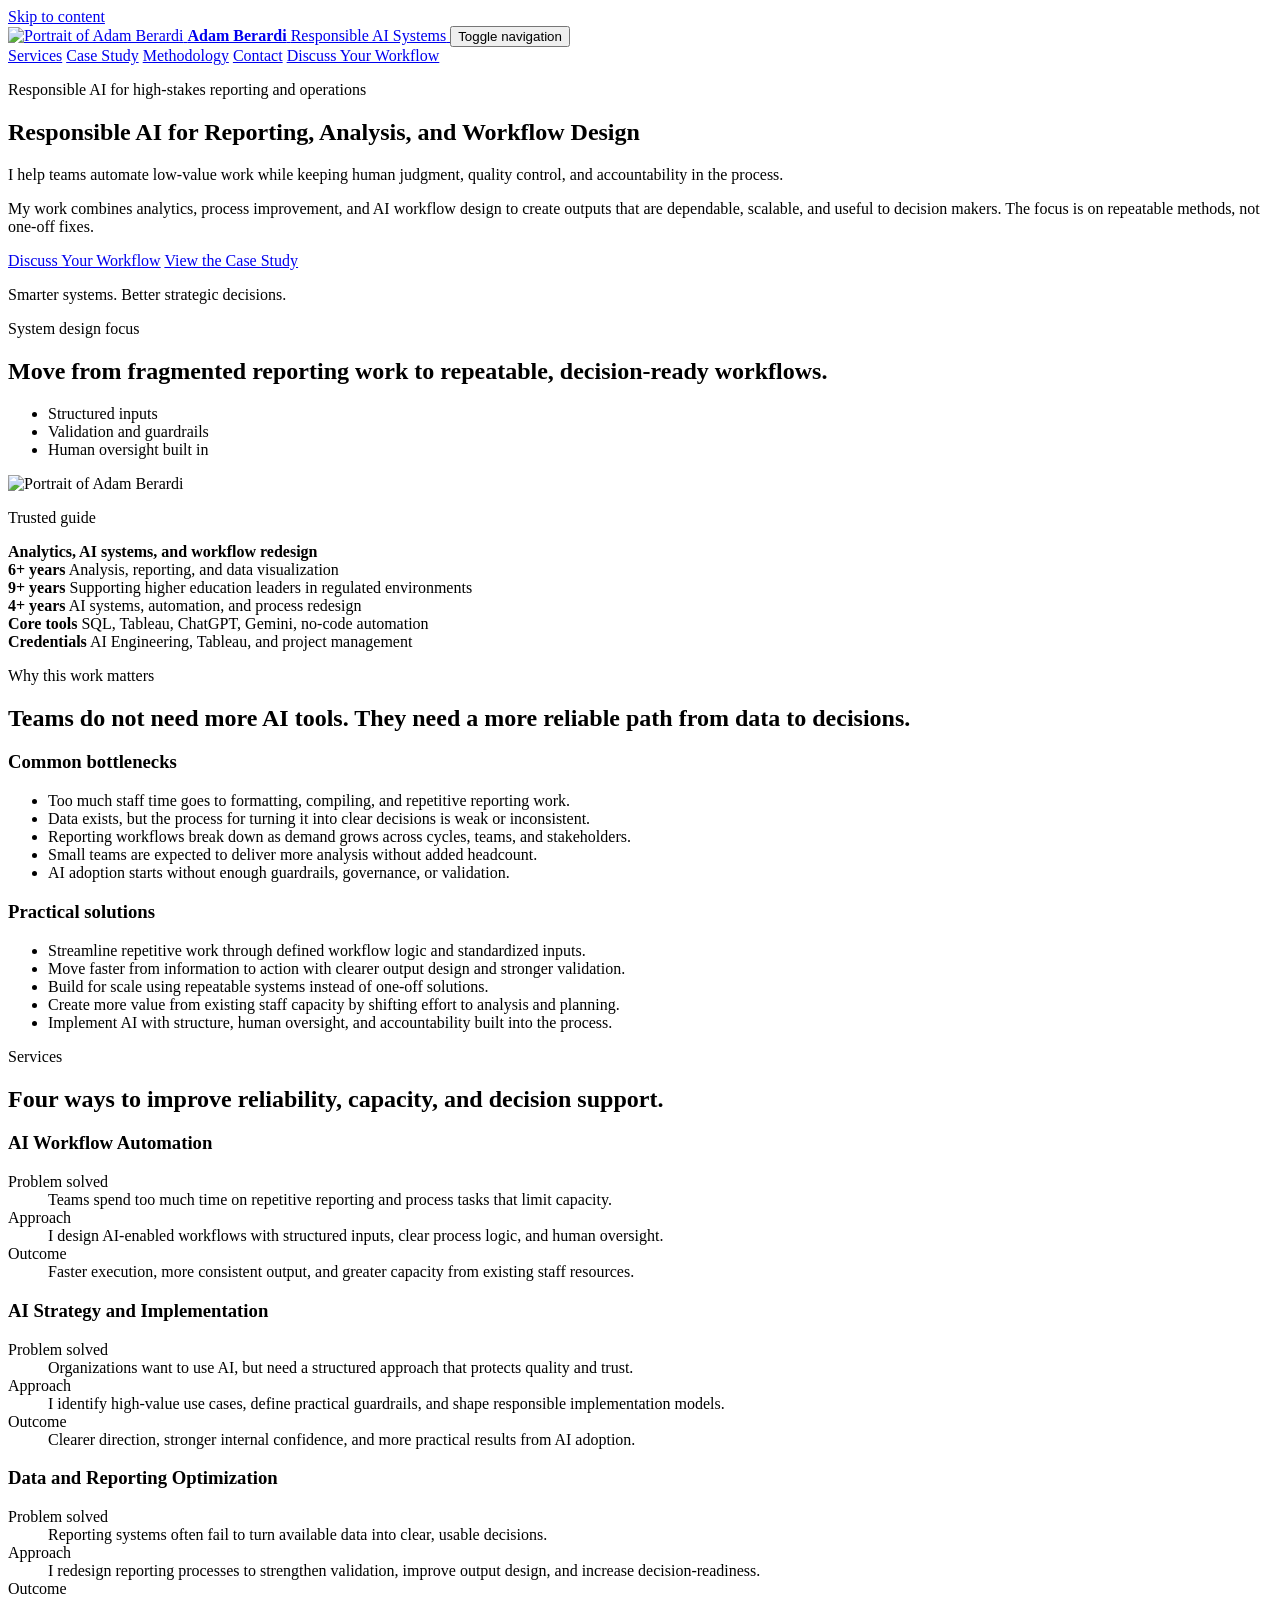
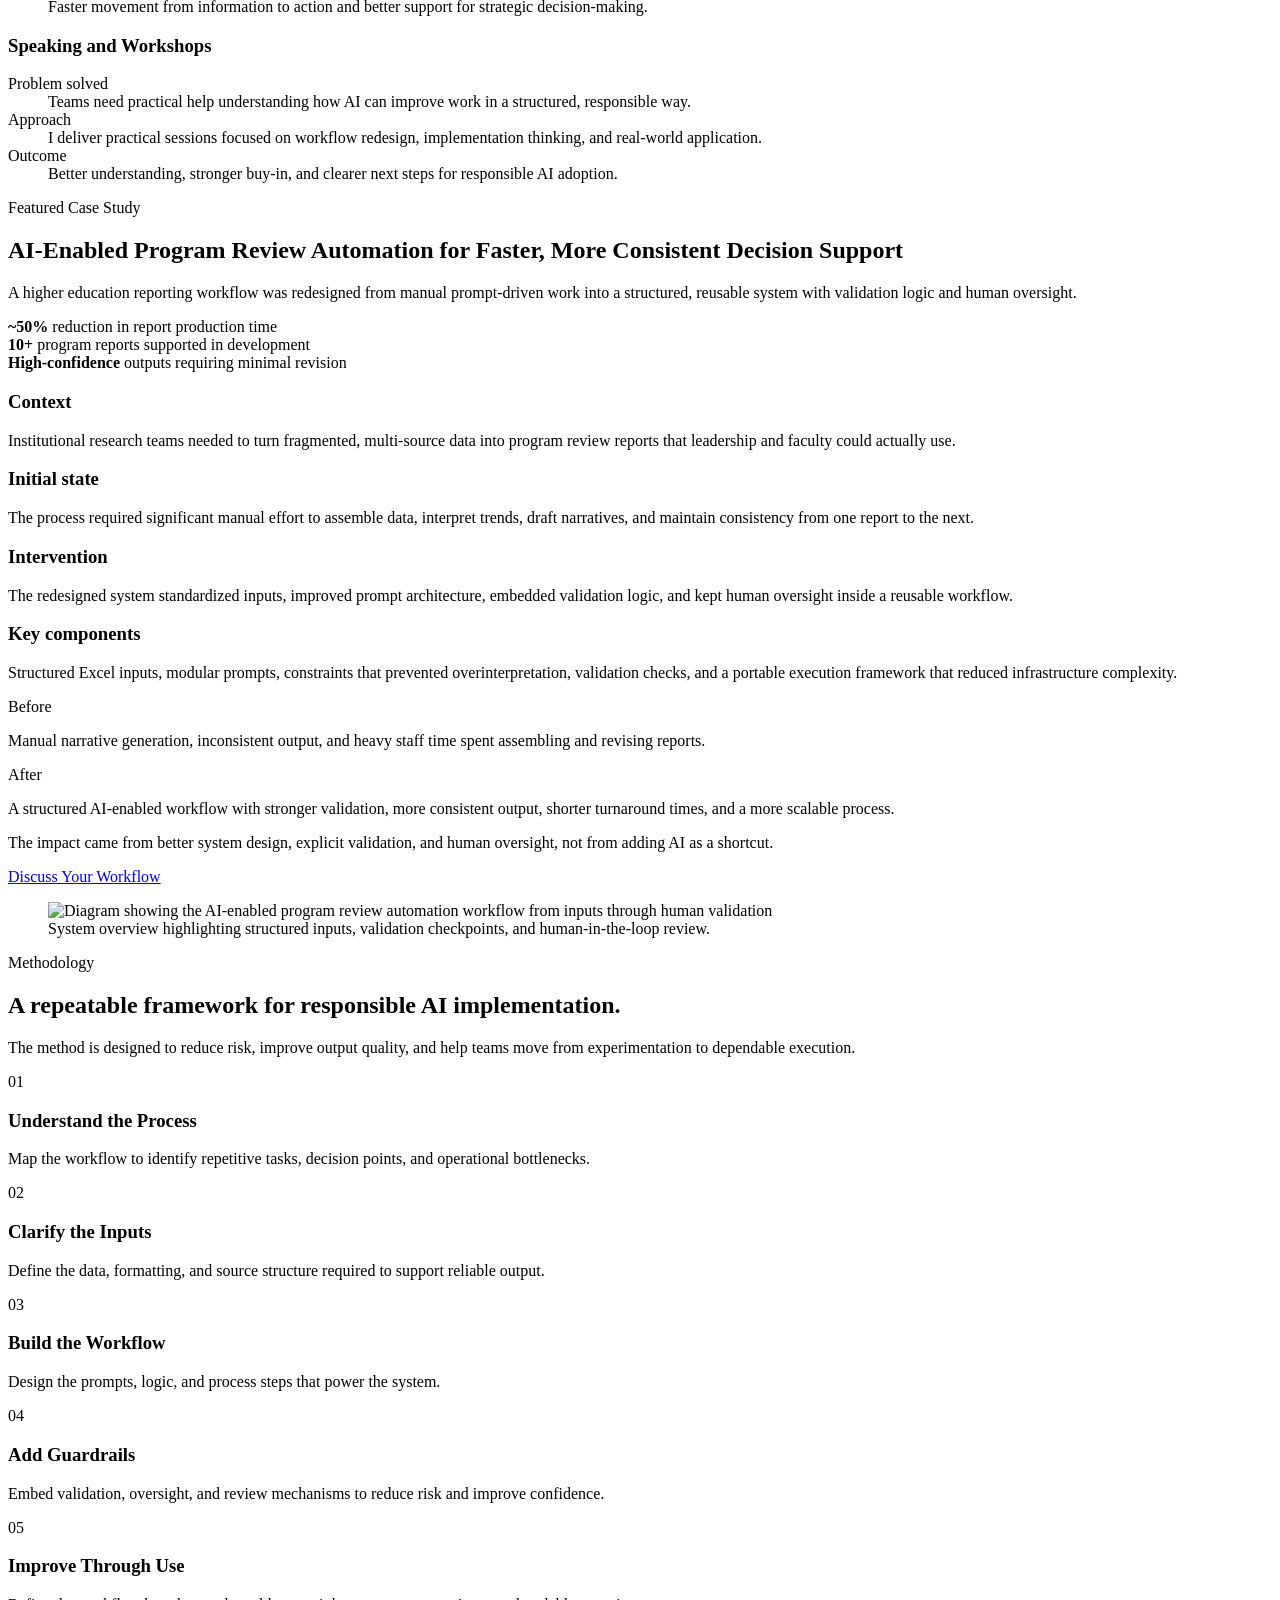
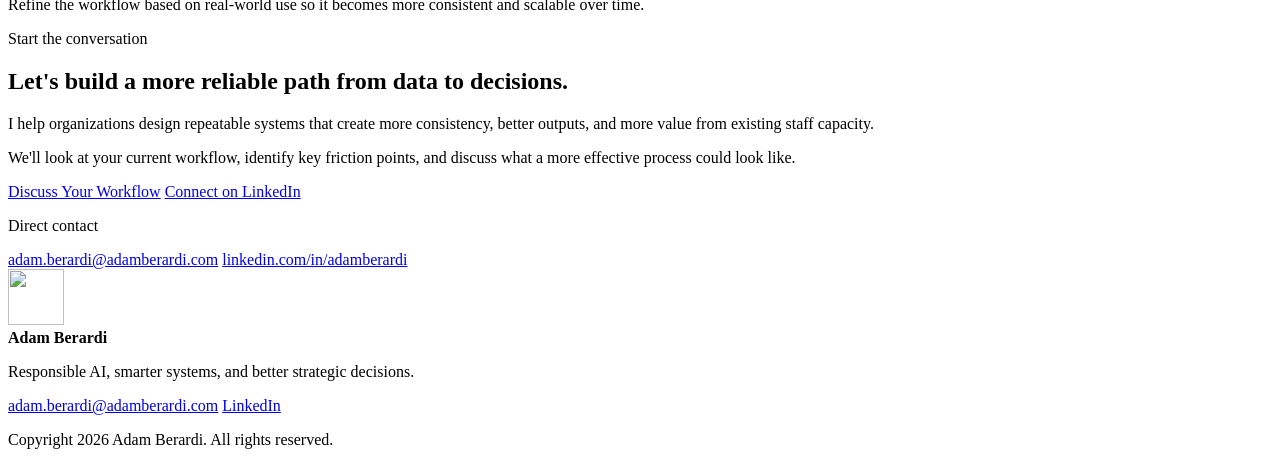
==== index.html @ 591b6582 "Add files via upload" ====
<!DOCTYPE html>
<html lang="en">
<head>
  <meta charset="UTF-8">
  <meta name="viewport" content="width=device-width, initial-scale=1.0">
  <title>Adam Berardi | Responsible AI for Reporting and Workflow Design</title>
  <meta
    name="description"
    content="Adam Berardi designs responsible AI reporting systems and workflow automation that improve consistency, reduce manual effort, and strengthen decision support."
  >
  <link rel="stylesheet" href="styles.css">
</head>
<body>
  <a class="skip-link" href="#main-content">Skip to content</a>
  <header class="site-header">
    <div class="container nav-shell">
      <a class="brand" href="#top" aria-label="Adam Berardi home">
        <img
          class="brand-photo"
          src="assets/profile-picture-2023.jpg"
          alt="Portrait of Adam Berardi"
          width="44"
          height="44"
        >
        <span class="brand-copy">
          <strong>Adam Berardi</strong>
          <span>Responsible AI Systems</span>
        </span>
      </a>

      <button class="nav-toggle" type="button" aria-expanded="false" aria-controls="site-nav">
        <span></span>
        <span></span>
        <span></span>
        <span class="sr-only">Toggle navigation</span>
      </button>

      <nav id="site-nav" class="site-nav" aria-label="Primary">
        <a href="#services">Services</a>
        <a href="#case-study">Case Study</a>
        <a href="#methodology">Methodology</a>
        <a href="#contact">Contact</a>
        <a class="button button-primary nav-cta" href="mailto:adam.berardi@adamberardi.com?subject=Discuss%20Your%20Workflow&body=Hi%20Adam%2C%0A%0AI%27d%20like%20to%20discuss%20my%20workflow.%0A">Discuss Your Workflow</a>
      </nav>
    </div>
  </header>

  <main id="top" tabindex="-1">
    <section class="hero section">
      <div class="container hero-grid">
        <div class="hero-copy reveal">
          <p class="eyebrow">Responsible AI for high-stakes reporting and operations</p>
          <h1>Responsible AI for Reporting, Analysis, and Workflow Design</h1>
          <p class="hero-lead">
            I help teams automate low-value work while keeping human judgment, quality control,
            and accountability in the process.
          </p>
          <p class="hero-support">
            My work combines analytics, process improvement, and AI workflow design to create outputs
            that are dependable, scalable, and useful to decision makers. The focus is on repeatable
            methods, not one-off fixes.
          </p>

          <div class="hero-actions">
            <a class="button button-primary" href="mailto:adam.berardi@adamberardi.com?subject=Discuss%20Your%20Workflow&body=Hi%20Adam%2C%0A%0AI%27d%20like%20to%20discuss%20my%20workflow.%0A">Discuss Your Workflow</a>
            <a class="button button-secondary" href="#case-study">View the Case Study</a>
          </div>

          <p class="hero-tagline">Smarter systems. Better strategic decisions.</p>
        </div>

        <aside class="hero-aside reveal">
          <div class="system-panel">
            <div class="system-card">
              <p class="mini-label">System design focus</p>
              <h2>Move from fragmented reporting work to repeatable, decision-ready workflows.</h2>
              <ul class="check-list">
                <li>Structured inputs</li>
                <li>Validation and guardrails</li>
                <li>Human oversight built in</li>
              </ul>
            </div>
            <div class="profile-chip">
              <img
                src="assets/profile-picture-2023.jpg"
                alt="Portrait of Adam Berardi"
                width="88"
                height="88"
              >
              <div>
                <p class="mini-label">Trusted guide</p>
                <strong>Analytics, AI systems, and workflow redesign</strong>
              </div>
            </div>
          </div>
        </aside>
      </div>
    </section>

    <section class="credibility-strip">
      <div class="container credibility-grid reveal">
        <article class="credibility-item">
          <strong>6+ years</strong>
          <span>Analysis, reporting, and data visualization</span>
        </article>
        <article class="credibility-item">
          <strong>9+ years</strong>
          <span>Supporting higher education leaders in regulated environments</span>
        </article>
        <article class="credibility-item">
          <strong>4+ years</strong>
          <span>AI systems, automation, and process redesign</span>
        </article>
        <article class="credibility-item">
          <strong>Core tools</strong>
          <span>SQL, Tableau, ChatGPT, Gemini, no-code automation</span>
        </article>
        <article class="credibility-item">
          <strong>Credentials</strong>
          <span>AI Engineering, Tableau, and project management</span>
        </article>
      </div>
    </section>

    <section id="main-content" class="section" aria-labelledby="problem-solution-title">
      <div class="container">
        <div class="section-heading reveal">
          <p class="eyebrow">Why this work matters</p>
          <h2 id="problem-solution-title">Teams do not need more AI tools. They need a more reliable path from data to decisions.</h2>
        </div>

        <div class="problem-solution-grid reveal">
          <div class="panel panel-warm">
            <h3>Common bottlenecks</h3>
            <ul class="detail-list">
              <li>Too much staff time goes to formatting, compiling, and repetitive reporting work.</li>
              <li>Data exists, but the process for turning it into clear decisions is weak or inconsistent.</li>
              <li>Reporting workflows break down as demand grows across cycles, teams, and stakeholders.</li>
              <li>Small teams are expected to deliver more analysis without added headcount.</li>
              <li>AI adoption starts without enough guardrails, governance, or validation.</li>
            </ul>
          </div>

          <div class="panel panel-cool">
            <h3>Practical solutions</h3>
            <ul class="detail-list">
              <li>Streamline repetitive work through defined workflow logic and standardized inputs.</li>
              <li>Move faster from information to action with clearer output design and stronger validation.</li>
              <li>Build for scale using repeatable systems instead of one-off solutions.</li>
              <li>Create more value from existing staff capacity by shifting effort to analysis and planning.</li>
              <li>Implement AI with structure, human oversight, and accountability built into the process.</li>
            </ul>
          </div>
        </div>
      </div>
    </section>

    <section id="services" class="section section-accent" aria-labelledby="services-title">
      <div class="container">
        <div class="section-heading reveal">
          <p class="eyebrow">Services</p>
          <h2 id="services-title">Four ways to improve reliability, capacity, and decision support.</h2>
        </div>

        <div class="services-grid reveal">
          <article class="service-card">
            <h3>AI Workflow Automation</h3>
            <dl>
              <dt>Problem solved</dt>
              <dd>Teams spend too much time on repetitive reporting and process tasks that limit capacity.</dd>
              <dt>Approach</dt>
              <dd>I design AI-enabled workflows with structured inputs, clear process logic, and human oversight.</dd>
              <dt>Outcome</dt>
              <dd>Faster execution, more consistent output, and greater capacity from existing staff resources.</dd>
            </dl>
          </article>

          <article class="service-card">
            <h3>AI Strategy and Implementation</h3>
            <dl>
              <dt>Problem solved</dt>
              <dd>Organizations want to use AI, but need a structured approach that protects quality and trust.</dd>
              <dt>Approach</dt>
              <dd>I identify high-value use cases, define practical guardrails, and shape responsible implementation models.</dd>
              <dt>Outcome</dt>
              <dd>Clearer direction, stronger internal confidence, and more practical results from AI adoption.</dd>
            </dl>
          </article>

          <article class="service-card">
            <h3>Data and Reporting Optimization</h3>
            <dl>
              <dt>Problem solved</dt>
              <dd>Reporting systems often fail to turn available data into clear, usable decisions.</dd>
              <dt>Approach</dt>
              <dd>I redesign reporting processes to strengthen validation, improve output design, and increase decision-readiness.</dd>
              <dt>Outcome</dt>
              <dd>Faster movement from information to action and better support for strategic decision-making.</dd>
            </dl>
          </article>

          <article class="service-card service-card-secondary">
            <h3>Speaking and Workshops</h3>
            <dl>
              <dt>Problem solved</dt>
              <dd>Teams need practical help understanding how AI can improve work in a structured, responsible way.</dd>
              <dt>Approach</dt>
              <dd>I deliver practical sessions focused on workflow redesign, implementation thinking, and real-world application.</dd>
              <dt>Outcome</dt>
              <dd>Better understanding, stronger buy-in, and clearer next steps for responsible AI adoption.</dd>
            </dl>
          </article>
        </div>
      </div>
    </section>

    <section id="case-study" class="section case-study" aria-labelledby="case-study-title">
      <div class="container">
        <div class="section-heading reveal">
          <p class="eyebrow">Featured Case Study</p>
          <h2 id="case-study-title">AI-Enabled Program Review Automation for Faster, More Consistent Decision Support</h2>
          <p>
            A higher education reporting workflow was redesigned from manual prompt-driven work into a structured,
            reusable system with validation logic and human oversight.
          </p>
        </div>

        <div class="case-study-grid">
          <div class="case-copy reveal">
            <div class="result-band">
              <article>
                <strong>~50%</strong>
                <span>reduction in report production time</span>
              </article>
              <article>
                <strong>10+</strong>
                <span>program reports supported in development</span>
              </article>
              <article>
                <strong>High-confidence</strong>
                <span>outputs requiring minimal revision</span>
              </article>
            </div>

            <div class="case-sections">
              <article class="case-block">
                <h3>Context</h3>
                <p>Institutional research teams needed to turn fragmented, multi-source data into program review reports that leadership and faculty could actually use.</p>
              </article>
              <article class="case-block">
                <h3>Initial state</h3>
                <p>The process required significant manual effort to assemble data, interpret trends, draft narratives, and maintain consistency from one report to the next.</p>
              </article>
              <article class="case-block">
                <h3>Intervention</h3>
                <p>The redesigned system standardized inputs, improved prompt architecture, embedded validation logic, and kept human oversight inside a reusable workflow.</p>
              </article>
              <article class="case-block">
                <h3>Key components</h3>
                <p>Structured Excel inputs, modular prompts, constraints that prevented overinterpretation, validation checks, and a portable execution framework that reduced infrastructure complexity.</p>
              </article>
            </div>

            <div class="before-after">
              <div class="comparison-card">
                <p class="mini-label">Before</p>
                <p>Manual narrative generation, inconsistent output, and heavy staff time spent assembling and revising reports.</p>
              </div>
              <div class="comparison-card">
                <p class="mini-label">After</p>
                <p>A structured AI-enabled workflow with stronger validation, more consistent output, shorter turnaround times, and a more scalable process.</p>
              </div>
            </div>

            <div class="inline-cta">
              <p>The impact came from better system design, explicit validation, and human oversight, not from adding AI as a shortcut.</p>
              <a class="button button-primary" href="mailto:adam.berardi@adamberardi.com?subject=Discuss%20Your%20Workflow&body=Hi%20Adam%2C%0A%0AI%27d%20like%20to%20discuss%20my%20workflow.%0A">Discuss Your Workflow</a>
            </div>
          </div>

          <div class="case-visual reveal">
            <figure class="workflow-figure">
              <img
                src="assets/automation-workflow-image.png"
                alt="Diagram showing the AI-enabled program review automation workflow from inputs through human validation"
                width="1536"
                height="1024"
                loading="lazy"
              >
              <figcaption>System overview highlighting structured inputs, validation checkpoints, and human-in-the-loop review.</figcaption>
            </figure>
          </div>
        </div>
      </div>
    </section>

    <section id="methodology" class="section" aria-labelledby="methodology-title">
      <div class="container">
        <div class="section-heading reveal">
          <p class="eyebrow">Methodology</p>
          <h2 id="methodology-title">A repeatable framework for responsible AI implementation.</h2>
          <p>
            The method is designed to reduce risk, improve output quality, and help teams move from experimentation
            to dependable execution.
          </p>
        </div>

        <div class="methodology-steps reveal">
          <article class="step-card">
            <span>01</span>
            <h3>Understand the Process</h3>
            <p>Map the workflow to identify repetitive tasks, decision points, and operational bottlenecks.</p>
          </article>
          <article class="step-card">
            <span>02</span>
            <h3>Clarify the Inputs</h3>
            <p>Define the data, formatting, and source structure required to support reliable output.</p>
          </article>
          <article class="step-card">
            <span>03</span>
            <h3>Build the Workflow</h3>
            <p>Design the prompts, logic, and process steps that power the system.</p>
          </article>
          <article class="step-card">
            <span>04</span>
            <h3>Add Guardrails</h3>
            <p>Embed validation, oversight, and review mechanisms to reduce risk and improve confidence.</p>
          </article>
          <article class="step-card">
            <span>05</span>
            <h3>Improve Through Use</h3>
            <p>Refine the workflow based on real-world use so it becomes more consistent and scalable over time.</p>
          </article>
        </div>
      </div>
    </section>

    <section id="contact" class="section cta-section" aria-labelledby="contact-title">
      <div class="container cta-shell reveal">
        <div class="cta-copy">
          <p class="eyebrow">Start the conversation</p>
          <h2 id="contact-title">Let's build a more reliable path from data to decisions.</h2>
          <p>
            I help organizations design repeatable systems that create more consistency, better outputs,
            and more value from existing staff capacity.
          </p>
          <p class="what-next">
            We&apos;ll look at your current workflow, identify key friction points, and discuss what a more effective
            process could look like.
          </p>
        </div>

        <div class="cta-actions">
          <a class="button button-primary button-large" href="mailto:adam.berardi@adamberardi.com?subject=Discuss%20Your%20Workflow&body=Hi%20Adam%2C%0A%0AI%27d%20like%20to%20discuss%20my%20workflow.%0A">Discuss Your Workflow</a>
          <a class="button button-secondary button-large" href="https://linkedin.com/in/adamberardi" target="_blank" rel="noreferrer">Connect on LinkedIn</a>
          <div class="contact-card">
            <p class="mini-label">Direct contact</p>
            <a href="mailto:adam.berardi@adamberardi.com?subject=Discuss%20Your%20Workflow&body=Hi%20Adam%2C%0A%0AI%27d%20like%20to%20discuss%20my%20workflow.%0A">adam.berardi@adamberardi.com</a>
            <a href="https://linkedin.com/in/adamberardi" target="_blank" rel="noreferrer">linkedin.com/in/adamberardi</a>
          </div>
        </div>
      </div>
    </section>
  </main>

  <footer class="site-footer">
    <div class="container footer-shell">
      <div class="footer-brand">
        <img
          class="footer-photo"
          src="assets/profile-picture-2023.jpg"
          alt=""
          width="56"
          height="56"
        >
        <div>
          <strong>Adam Berardi</strong>
          <p>Responsible AI, smarter systems, and better strategic decisions.</p>
        </div>
      </div>
      <div class="footer-links">
        <a href="mailto:adam.berardi@adamberardi.com?subject=Discuss%20Your%20Workflow&body=Hi%20Adam%2C%0A%0AI%27d%20like%20to%20discuss%20my%20workflow.%0A">adam.berardi@adamberardi.com</a>
        <a href="https://linkedin.com/in/adamberardi" target="_blank" rel="noreferrer">LinkedIn</a>
      </div>
      <p>Copyright 2026 Adam Berardi. All rights reserved.</p>
    </div>
  </footer>

  <script>
    const toggle = document.querySelector(".nav-toggle");
    const nav = document.querySelector(".site-nav");
    const internalLinks = document.querySelectorAll('a[href^="#"]');

    toggle.addEventListener("click", () => {
      const expanded = toggle.getAttribute("aria-expanded") === "true";
      toggle.setAttribute("aria-expanded", String(!expanded));
      nav.classList.toggle("is-open");
    });

    internalLinks.forEach((link) => {
      link.addEventListener("click", (event) => {
        const targetId = link.getAttribute("href");
        const target = document.querySelector(targetId);

        if (!target) {
          return;
        }

        event.preventDefault();
        target.scrollIntoView({ behavior: "smooth", block: "start" });
        nav.classList.remove("is-open");
        toggle.setAttribute("aria-expanded", "false");
      });
    });
  </script>
</body>
</html>
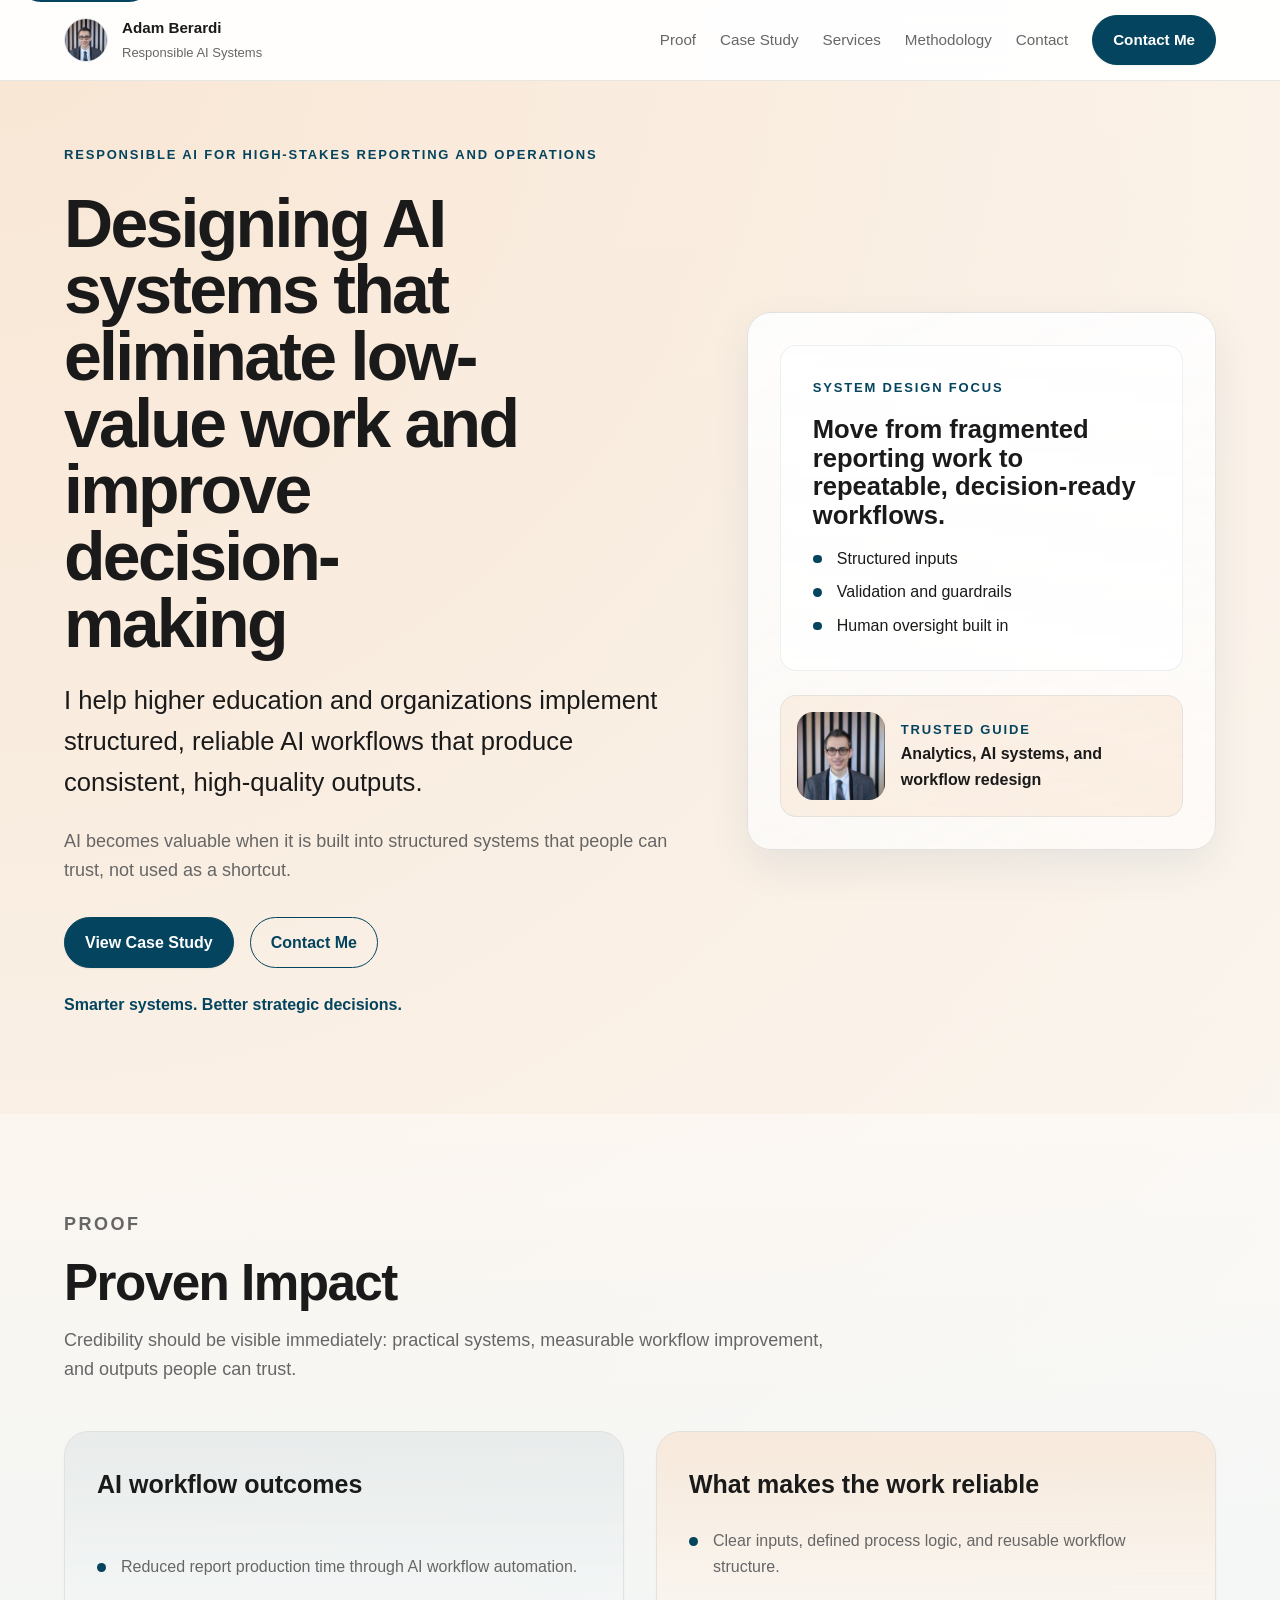
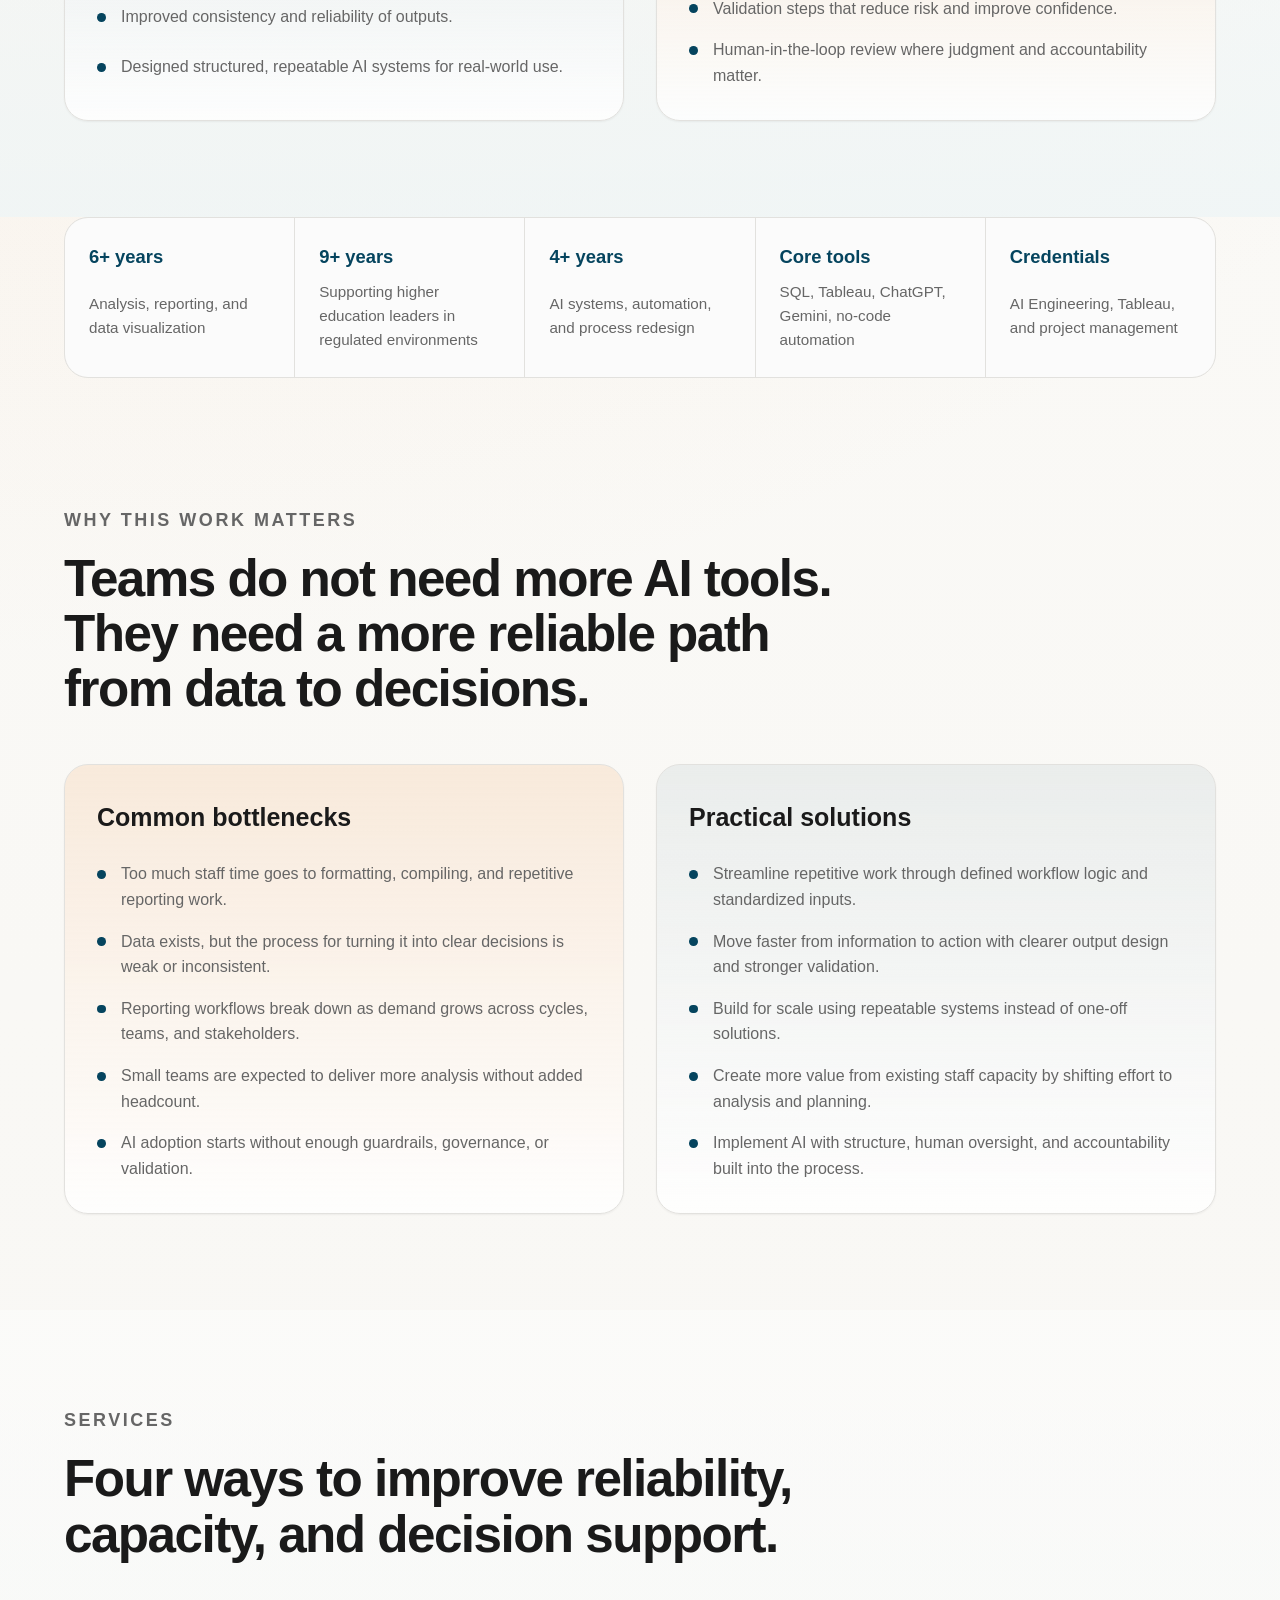
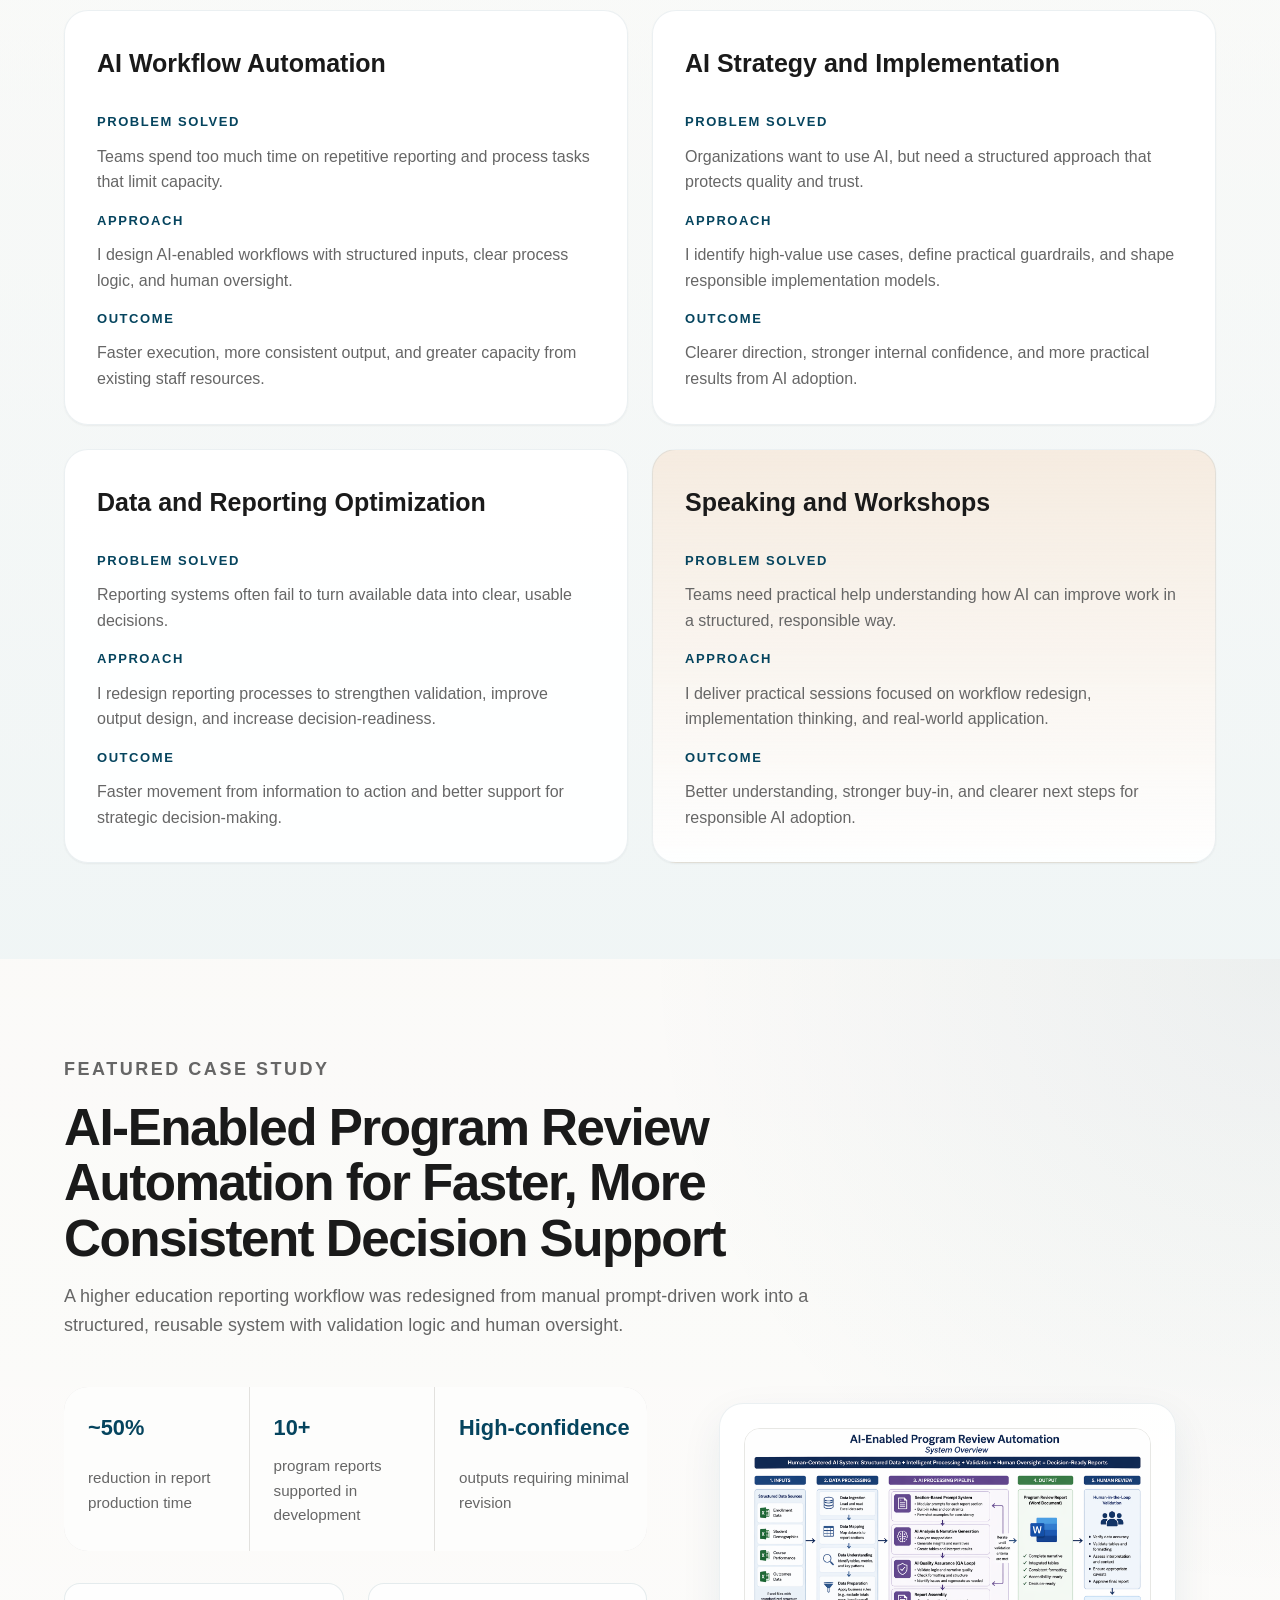
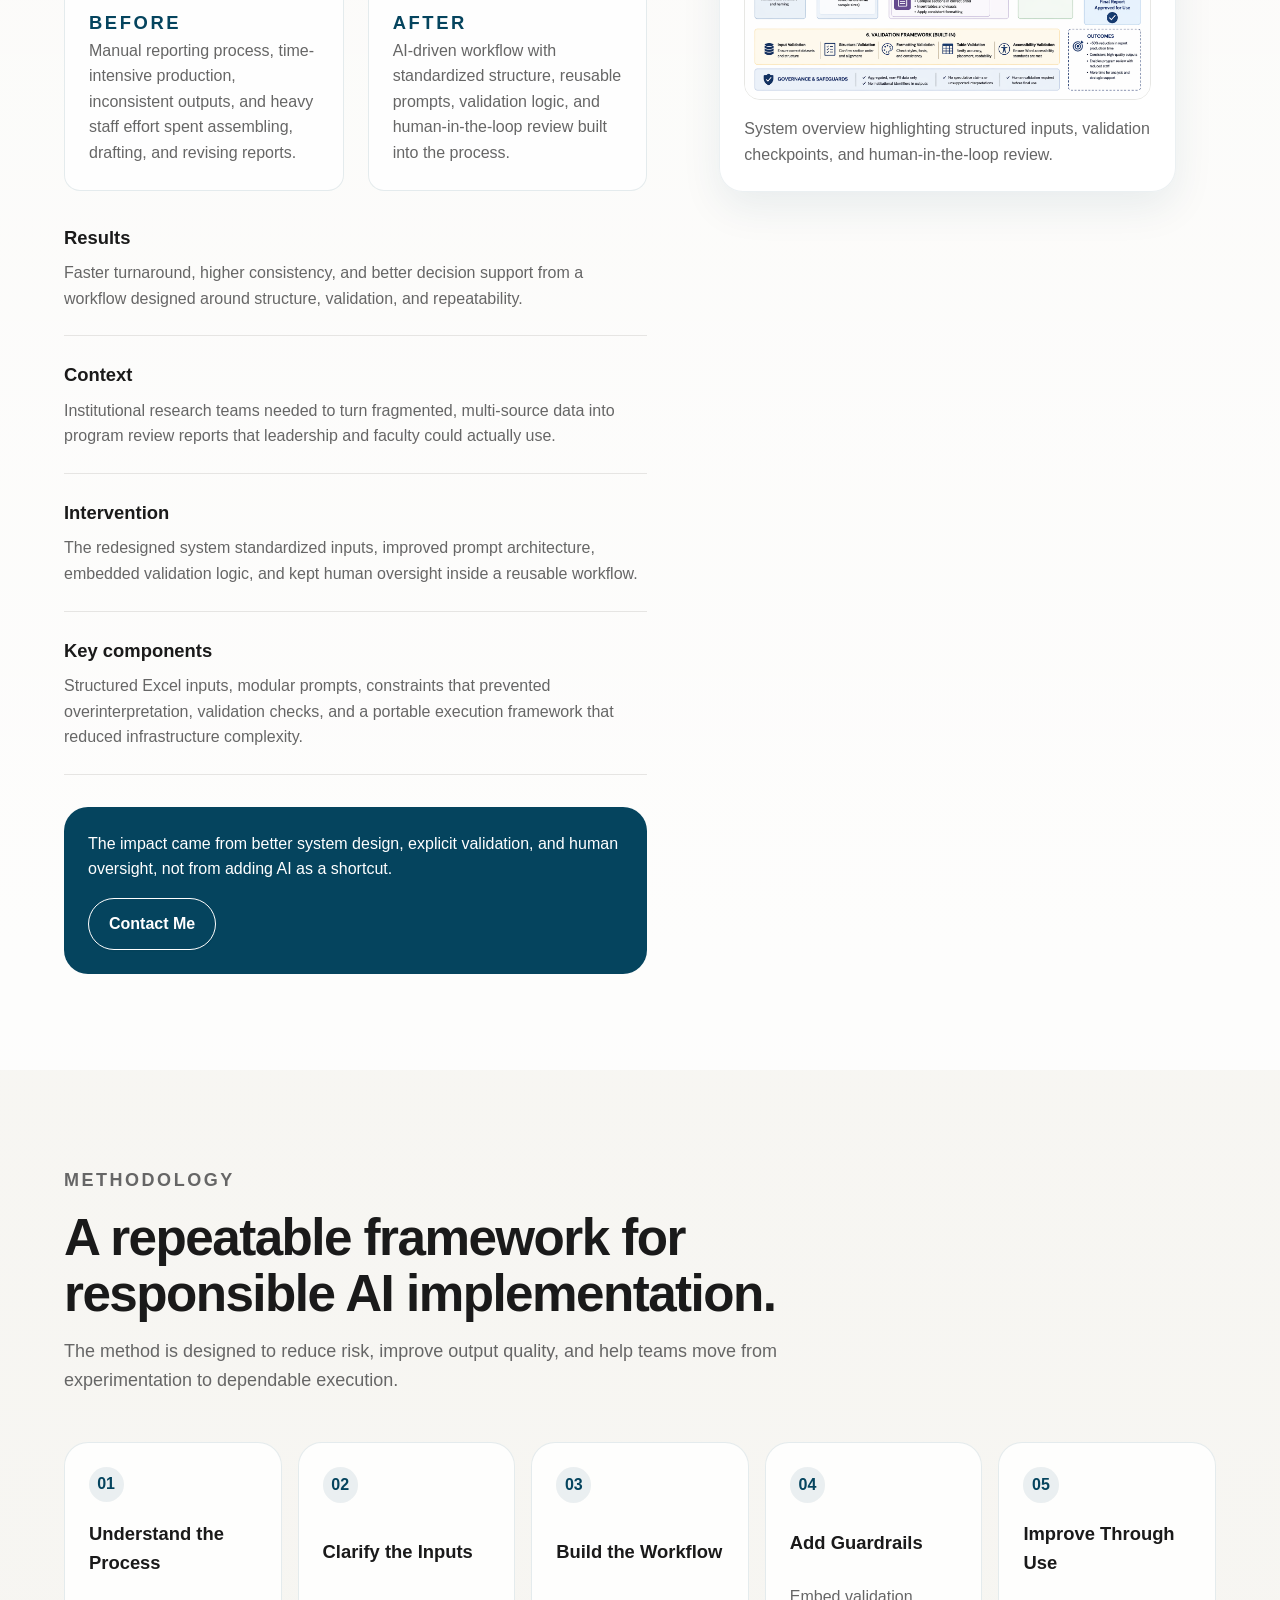
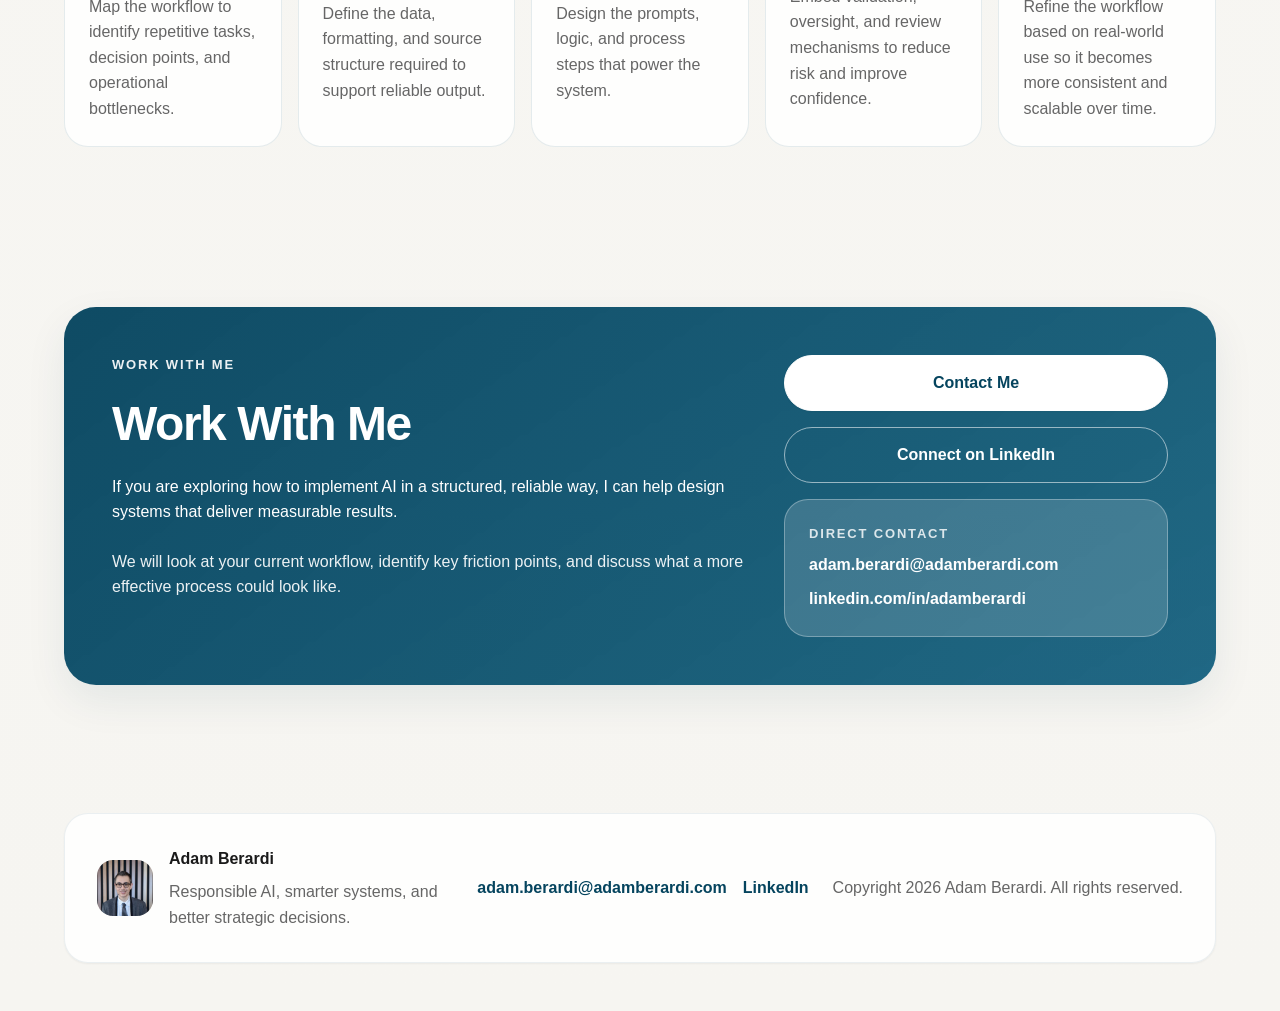
==== commit 135e4e0f: "Sharpen AI systems positioning" ====
--- a/index.html
+++ b/index.html
@@ -3,10 +3,10 @@
 <head>
   <meta charset="UTF-8">
   <meta name="viewport" content="width=device-width, initial-scale=1.0">
-  <title>Adam Berardi | Responsible AI for Reporting and Workflow Design</title>
+  <title>Adam Berardi | AI Systems for Reliable Workflow Design</title>
   <meta
     name="description"
-    content="Adam Berardi designs responsible AI reporting systems and workflow automation that improve consistency, reduce manual effort, and strengthen decision support."
+    content="Adam Berardi designs structured, reliable AI workflows that reduce low-value work, improve consistency, and strengthen decision-making for higher education and organizations."
   >
   <link rel="stylesheet" href="styles.css">
 </head>
@@ -36,11 +36,12 @@
       </button>
 
       <nav id="site-nav" class="site-nav" aria-label="Primary">
+        <a href="#proof">Proof</a>
+        <a href="#case-study">Case Study</a>
         <a href="#services">Services</a>
-        <a href="#case-study">Case Study</a>
         <a href="#methodology">Methodology</a>
         <a href="#contact">Contact</a>
-        <a class="button button-primary nav-cta" href="mailto:adam.berardi@adamberardi.com?subject=Discuss%20Your%20Workflow&body=Hi%20Adam%2C%0A%0AI%27d%20like%20to%20discuss%20my%20workflow.%0A">Discuss Your Workflow</a>
+        <a class="button button-primary nav-cta" href="mailto:adam.berardi@adamberardi.com?subject=Discuss%20AI%20Workflow&body=Hi%20Adam%2C%0A%0AI%27d%20like%20to%20discuss%20an%20AI%20workflow.%0A">Contact Me</a>
       </nav>
     </div>
   </header>
@@ -50,20 +51,17 @@
       <div class="container hero-grid">
         <div class="hero-copy reveal">
           <p class="eyebrow">Responsible AI for high-stakes reporting and operations</p>
-          <h1>Responsible AI for Reporting, Analysis, and Workflow Design</h1>
+          <h1>Designing AI systems that eliminate low-value work and improve decision-making</h1>
           <p class="hero-lead">
-            I help teams automate low-value work while keeping human judgment, quality control,
-            and accountability in the process.
+            I help higher education and organizations implement structured, reliable AI workflows that produce consistent, high-quality outputs.
           </p>
           <p class="hero-support">
-            My work combines analytics, process improvement, and AI workflow design to create outputs
-            that are dependable, scalable, and useful to decision makers. The focus is on repeatable
-            methods, not one-off fixes.
+            AI becomes valuable when it is built into structured systems that people can trust, not used as a shortcut.
           </p>
 
           <div class="hero-actions">
-            <a class="button button-primary" href="mailto:adam.berardi@adamberardi.com?subject=Discuss%20Your%20Workflow&body=Hi%20Adam%2C%0A%0AI%27d%20like%20to%20discuss%20my%20workflow.%0A">Discuss Your Workflow</a>
-            <a class="button button-secondary" href="#case-study">View the Case Study</a>
+            <a class="button button-primary" href="#case-study">View Case Study</a>
+            <a class="button button-secondary" href="mailto:adam.berardi@adamberardi.com?subject=Discuss%20AI%20Workflow&body=Hi%20Adam%2C%0A%0AI%27d%20like%20to%20discuss%20an%20AI%20workflow.%0A">Contact Me</a>
           </div>
 
           <p class="hero-tagline">Smarter systems. Better strategic decisions.</p>
@@ -94,6 +92,36 @@
             </div>
           </div>
         </aside>
+      </div>
+    </section>
+
+    <section id="proof" class="section section-accent" aria-labelledby="proof-title">
+      <div class="container">
+        <div class="section-heading reveal">
+          <p class="eyebrow">Proof</p>
+          <h2 id="proof-title">Proven Impact</h2>
+          <p>Credibility should be visible immediately: practical systems, measurable workflow improvement, and outputs people can trust.</p>
+        </div>
+
+        <div class="problem-solution-grid reveal">
+          <article class="panel panel-cool">
+            <h3>AI workflow outcomes</h3>
+            <ul class="detail-list">
+              <li>Reduced report production time through AI workflow automation.</li>
+              <li>Improved consistency and reliability of outputs.</li>
+              <li>Designed structured, repeatable AI systems for real-world use.</li>
+            </ul>
+          </article>
+
+          <article class="panel panel-warm">
+            <h3>What makes the work reliable</h3>
+            <ul class="detail-list">
+              <li>Clear inputs, defined process logic, and reusable workflow structure.</li>
+              <li>Validation steps that reduce risk and improve confidence.</li>
+              <li>Human-in-the-loop review where judgment and accountability matter.</li>
+            </ul>
+          </article>
+        </div>
       </div>
     </section>
 
@@ -242,16 +270,27 @@
               </article>
             </div>
 
+            <div class="before-after">
+              <div class="comparison-card">
+                <p class="mini-label">Before</p>
+                <p>Manual reporting process, time-intensive production, inconsistent outputs, and heavy staff effort spent assembling, drafting, and revising reports.</p>
+              </div>
+              <div class="comparison-card">
+                <p class="mini-label">After</p>
+                <p>AI-driven workflow with standardized structure, reusable prompts, validation logic, and human-in-the-loop review built into the process.</p>
+              </div>
+            </div>
+
             <div class="case-sections">
+              <article class="case-block">
+                <h3>Results</h3>
+                <p>Faster turnaround, higher consistency, and better decision support from a workflow designed around structure, validation, and repeatability.</p>
+              </article>
               <article class="case-block">
                 <h3>Context</h3>
                 <p>Institutional research teams needed to turn fragmented, multi-source data into program review reports that leadership and faculty could actually use.</p>
               </article>
               <article class="case-block">
-                <h3>Initial state</h3>
-                <p>The process required significant manual effort to assemble data, interpret trends, draft narratives, and maintain consistency from one report to the next.</p>
-              </article>
-              <article class="case-block">
                 <h3>Intervention</h3>
                 <p>The redesigned system standardized inputs, improved prompt architecture, embedded validation logic, and kept human oversight inside a reusable workflow.</p>
               </article>
@@ -261,20 +300,9 @@
               </article>
             </div>
 
-            <div class="before-after">
-              <div class="comparison-card">
-                <p class="mini-label">Before</p>
-                <p>Manual narrative generation, inconsistent output, and heavy staff time spent assembling and revising reports.</p>
-              </div>
-              <div class="comparison-card">
-                <p class="mini-label">After</p>
-                <p>A structured AI-enabled workflow with stronger validation, more consistent output, shorter turnaround times, and a more scalable process.</p>
-              </div>
-            </div>
-
             <div class="inline-cta">
               <p>The impact came from better system design, explicit validation, and human oversight, not from adding AI as a shortcut.</p>
-              <a class="button button-primary" href="mailto:adam.berardi@adamberardi.com?subject=Discuss%20Your%20Workflow&body=Hi%20Adam%2C%0A%0AI%27d%20like%20to%20discuss%20my%20workflow.%0A">Discuss Your Workflow</a>
+              <a class="button button-primary" href="mailto:adam.berardi@adamberardi.com?subject=Discuss%20AI%20Workflow&body=Hi%20Adam%2C%0A%0AI%27d%20like%20to%20discuss%20an%20AI%20workflow.%0A">Contact Me</a>
             </div>
           </div>
 
@@ -338,24 +366,22 @@
     <section id="contact" class="section cta-section" aria-labelledby="contact-title">
       <div class="container cta-shell reveal">
         <div class="cta-copy">
-          <p class="eyebrow">Start the conversation</p>
-          <h2 id="contact-title">Let's build a more reliable path from data to decisions.</h2>
+          <p class="eyebrow">Work With Me</p>
+          <h2 id="contact-title">Work With Me</h2>
           <p>
-            I help organizations design repeatable systems that create more consistency, better outputs,
-            and more value from existing staff capacity.
+            If you are exploring how to implement AI in a structured, reliable way, I can help design systems that deliver measurable results.
           </p>
           <p class="what-next">
-            We&apos;ll look at your current workflow, identify key friction points, and discuss what a more effective
-            process could look like.
+            We will look at your current workflow, identify key friction points, and discuss what a more effective process could look like.
           </p>
         </div>
 
         <div class="cta-actions">
-          <a class="button button-primary button-large" href="mailto:adam.berardi@adamberardi.com?subject=Discuss%20Your%20Workflow&body=Hi%20Adam%2C%0A%0AI%27d%20like%20to%20discuss%20my%20workflow.%0A">Discuss Your Workflow</a>
+          <a class="button button-primary button-large" href="mailto:adam.berardi@adamberardi.com?subject=Discuss%20AI%20Workflow&body=Hi%20Adam%2C%0A%0AI%27d%20like%20to%20discuss%20an%20AI%20workflow.%0A">Contact Me</a>
           <a class="button button-secondary button-large" href="https://linkedin.com/in/adamberardi" target="_blank" rel="noreferrer">Connect on LinkedIn</a>
           <div class="contact-card">
             <p class="mini-label">Direct contact</p>
-            <a href="mailto:adam.berardi@adamberardi.com?subject=Discuss%20Your%20Workflow&body=Hi%20Adam%2C%0A%0AI%27d%20like%20to%20discuss%20my%20workflow.%0A">adam.berardi@adamberardi.com</a>
+            <a href="mailto:adam.berardi@adamberardi.com?subject=Discuss%20AI%20Workflow&body=Hi%20Adam%2C%0A%0AI%27d%20like%20to%20discuss%20an%20AI%20workflow.%0A">adam.berardi@adamberardi.com</a>
             <a href="https://linkedin.com/in/adamberardi" target="_blank" rel="noreferrer">linkedin.com/in/adamberardi</a>
           </div>
         </div>
@@ -379,7 +405,7 @@
         </div>
       </div>
       <div class="footer-links">
-        <a href="mailto:adam.berardi@adamberardi.com?subject=Discuss%20Your%20Workflow&body=Hi%20Adam%2C%0A%0AI%27d%20like%20to%20discuss%20my%20workflow.%0A">adam.berardi@adamberardi.com</a>
+        <a href="mailto:adam.berardi@adamberardi.com?subject=Discuss%20AI%20Workflow&body=Hi%20Adam%2C%0A%0AI%27d%20like%20to%20discuss%20an%20AI%20workflow.%0A">adam.berardi@adamberardi.com</a>
         <a href="https://linkedin.com/in/adamberardi" target="_blank" rel="noreferrer">LinkedIn</a>
       </div>
       <p>Copyright 2026 Adam Berardi. All rights reserved.</p>
--- a/styles.css
+++ b/styles.css
@@ -0,0 +1,902 @@
+:root {
+  --color-primary: #05445e;
+  --color-secondary: #f7dbc1;
+  --color-bg: #f9f8f5;
+  --color-surface: #ffffff;
+  --color-surface-alt: #eef5f6;
+  --color-text-main: #1a1a1a;
+  --color-text-muted: #666666;
+  --color-border: #e2e1de;
+  --color-shadow: rgba(5, 68, 94, 0.08);
+  --color-primary-soft: rgba(5, 68, 94, 0.08);
+
+  --text-xs: 0.8125rem;
+  --text-sm: 1rem;
+  --text-md: 1.125rem;
+  --text-lg: 1.5625rem;
+  --text-xl: 2rem;
+  --text-2xl: 2.75rem;
+  --text-3xl: clamp(3rem, 6vw, 4.25rem);
+
+  --space-1: 0.25rem;
+  --space-2: 0.5rem;
+  --space-3: 1rem;
+  --space-4: 1.5rem;
+  --space-5: 2rem;
+  --space-6: 3rem;
+  --space-7: 4rem;
+  --space-8: 6rem;
+
+  --radius-sm: 0.25rem;
+  --radius-md: 1rem;
+  --radius-lg: 1.5rem;
+  --radius-pill: 999px;
+
+  --shadow-sm: 0 1px 2px rgba(0, 0, 0, 0.05);
+  --shadow-md: 0 16px 40px var(--color-shadow);
+
+  --container: 72rem;
+}
+
+*,
+*::before,
+*::after {
+  box-sizing: border-box;
+}
+
+html {
+  scroll-behavior: smooth;
+}
+
+body {
+  margin: 0;
+  font-family: Aptos, Inter, "Segoe UI", sans-serif;
+  color: var(--color-text-main);
+  background:
+    radial-gradient(circle at top left, rgba(247, 219, 193, 0.65), transparent 30%),
+    linear-gradient(180deg, #fcfbf8 0%, var(--color-bg) 35%, #f6f5f1 100%);
+  line-height: 1.6;
+}
+
+section[id],
+main[id] {
+  scroll-margin-top: 6.5rem;
+}
+
+img {
+  display: block;
+  max-width: 100%;
+}
+
+a {
+  color: inherit;
+  text-decoration: none;
+}
+
+a:focus-visible,
+button:focus-visible {
+  outline: 3px solid rgba(5, 68, 94, 0.28);
+  outline-offset: 3px;
+}
+
+p,
+h1,
+h2,
+h3,
+ul,
+dl,
+dd {
+  margin: 0;
+}
+
+ul {
+  padding: 0;
+  list-style: none;
+}
+
+.sr-only {
+  position: absolute;
+  width: 1px;
+  height: 1px;
+  padding: 0;
+  margin: -1px;
+  overflow: hidden;
+  clip: rect(0, 0, 0, 0);
+  white-space: nowrap;
+  border: 0;
+}
+
+.skip-link {
+  position: absolute;
+  left: 1rem;
+  top: -3rem;
+  z-index: 30;
+  padding: 0.75rem 1rem;
+  border-radius: var(--radius-pill);
+  background: var(--color-primary);
+  color: #ffffff;
+}
+
+.skip-link:focus {
+  top: 1rem;
+}
+
+.container {
+  width: min(calc(100% - 2rem), var(--container));
+  margin: 0 auto;
+}
+
+.section {
+  padding: var(--space-8) 0;
+}
+
+.section-accent {
+  background: linear-gradient(180deg, rgba(255, 255, 255, 0.4), rgba(238, 245, 246, 0.8));
+}
+
+.eyebrow,
+.mini-label {
+  color: var(--color-primary);
+  font-size: var(--text-xs);
+  font-weight: 700;
+  letter-spacing: 0.14em;
+  text-transform: uppercase;
+}
+
+.section-heading {
+  display: grid;
+  gap: var(--space-3);
+  max-width: 48rem;
+  margin-bottom: var(--space-6);
+}
+
+.section-heading h2 {
+  font-size: clamp(2rem, 4vw, 3.25rem);
+  line-height: 1.08;
+  letter-spacing: -0.03em;
+}
+
+.section-heading p {
+  color: var(--color-text-muted);
+  font-size: var(--text-md);
+}
+
+.button {
+  display: inline-flex;
+  align-items: center;
+  justify-content: center;
+  gap: var(--space-2);
+  min-height: 3rem;
+  padding: 0.75rem 1.25rem;
+  border-radius: var(--radius-pill);
+  border: 1px solid var(--color-primary);
+  font-weight: 600;
+  transition: transform 180ms ease, background-color 180ms ease, color 180ms ease, border-color 180ms ease;
+}
+
+.button:hover,
+.button:focus-visible {
+  transform: translateY(-1px);
+}
+
+.button-primary {
+  background: var(--color-primary);
+  color: #ffffff;
+  box-shadow: var(--shadow-sm);
+}
+
+.button-secondary {
+  background: transparent;
+  color: var(--color-primary);
+}
+
+.button-secondary:hover,
+.button-secondary:focus-visible {
+  background: rgba(5, 68, 94, 0.05);
+}
+
+.button-large {
+  min-height: 3.5rem;
+  padding-inline: 1.5rem;
+}
+
+.site-header {
+  position: sticky;
+  top: 0;
+  z-index: 20;
+  backdrop-filter: blur(14px);
+  background: rgba(255, 255, 255, 0.94);
+  border-bottom: 1px solid rgba(226, 225, 222, 0.8);
+}
+
+.nav-shell {
+  display: flex;
+  align-items: center;
+  justify-content: space-between;
+  gap: var(--space-4);
+  min-height: 5rem;
+}
+
+.brand {
+  display: inline-flex;
+  align-items: center;
+  gap: 0.875rem;
+}
+
+.brand-photo {
+  width: 2.75rem;
+  height: 2.75rem;
+  border-radius: 50%;
+  object-fit: cover;
+  border: 1px solid rgba(5, 68, 94, 0.12);
+}
+
+.brand-copy {
+  display: grid;
+  gap: 0.125rem;
+  font-size: var(--text-xs);
+  color: var(--color-text-muted);
+}
+
+.brand-copy strong {
+  color: var(--color-text-main);
+  font-size: 0.95rem;
+}
+
+.site-nav {
+  display: flex;
+  align-items: center;
+  gap: var(--space-4);
+  font-size: 0.95rem;
+}
+
+.site-nav a:not(.button) {
+  color: var(--color-text-muted);
+}
+
+.site-nav a:not(.button):hover,
+.site-nav a:not(.button):focus-visible {
+  color: var(--color-primary);
+}
+
+.nav-toggle {
+  display: none;
+  width: 2.75rem;
+  height: 2.75rem;
+  border: 1px solid var(--color-border);
+  border-radius: 50%;
+  background: var(--color-surface);
+  padding: 0.625rem;
+}
+
+.nav-toggle span {
+  display: block;
+  width: 100%;
+  height: 2px;
+  background: var(--color-primary);
+  margin: 0.22rem 0;
+}
+
+.hero {
+  padding-top: var(--space-7);
+}
+
+.hero-grid {
+  display: grid;
+  grid-template-columns: minmax(0, 1.15fr) minmax(18rem, 0.85fr);
+  gap: var(--space-6);
+  align-items: center;
+}
+
+.hero-copy {
+  display: grid;
+  gap: var(--space-4);
+}
+
+.hero h1 {
+  font-size: var(--text-3xl);
+  line-height: 0.98;
+  letter-spacing: -0.04em;
+  max-width: 13ch;
+}
+
+.hero-lead {
+  font-size: clamp(1.25rem, 2vw, 1.6rem);
+  max-width: 42rem;
+}
+
+.hero-support {
+  max-width: 40rem;
+  color: var(--color-text-muted);
+  font-size: var(--text-md);
+}
+
+.hero-actions {
+  display: flex;
+  flex-wrap: wrap;
+  gap: var(--space-3);
+  padding-top: var(--space-2);
+}
+
+.hero-tagline {
+  color: var(--color-primary);
+  font-weight: 600;
+}
+
+.system-panel {
+  position: relative;
+  display: grid;
+  gap: var(--space-4);
+  padding: var(--space-5);
+  border: 1px solid var(--color-border);
+  border-radius: var(--radius-lg);
+  background:
+    linear-gradient(180deg, rgba(255, 255, 255, 0.92), rgba(255, 255, 255, 0.75)),
+    linear-gradient(135deg, rgba(5, 68, 94, 0.07), rgba(247, 219, 193, 0.35));
+  box-shadow: var(--shadow-md);
+  overflow: hidden;
+}
+
+.system-card {
+  display: grid;
+  gap: var(--space-3);
+  padding: var(--space-5);
+  border-radius: var(--radius-md);
+  background: rgba(255, 255, 255, 0.78);
+  border: 1px solid rgba(5, 68, 94, 0.08);
+}
+
+.system-card h2 {
+  font-size: clamp(1.4rem, 2vw, 1.9rem);
+  line-height: 1.12;
+}
+
+.check-list {
+  display: grid;
+  gap: var(--space-2);
+}
+
+.check-list li,
+.detail-list li {
+  position: relative;
+  padding-left: 1.5rem;
+}
+
+.check-list li::before,
+.detail-list li::before {
+  content: "";
+  position: absolute;
+  left: 0;
+  top: 0.55rem;
+  width: 0.55rem;
+  height: 0.55rem;
+  border-radius: 50%;
+  background: var(--color-primary);
+}
+
+.profile-chip {
+  display: flex;
+  align-items: center;
+  gap: var(--space-3);
+  padding: var(--space-3);
+  border: 1px solid rgba(5, 68, 94, 0.08);
+  border-radius: var(--radius-md);
+  background: rgba(247, 219, 193, 0.35);
+}
+
+.profile-chip img {
+  width: 5.5rem;
+  height: 5.5rem;
+  border-radius: 1rem;
+  object-fit: cover;
+}
+
+.credibility-strip {
+  padding: 0 0 var(--space-5);
+}
+
+.credibility-grid {
+  display: grid;
+  grid-template-columns: repeat(5, minmax(0, 1fr));
+  gap: 1px;
+  border: 1px solid var(--color-border);
+  border-radius: var(--radius-lg);
+  overflow: hidden;
+  background: var(--color-border);
+}
+
+.credibility-item {
+  display: grid;
+  gap: var(--space-2);
+  padding: var(--space-4);
+  background: rgba(255, 255, 255, 0.88);
+}
+
+.credibility-item strong {
+  color: var(--color-primary);
+  font-size: 1.15rem;
+}
+
+.credibility-item span {
+  color: var(--color-text-muted);
+  font-size: 0.95rem;
+}
+
+.problem-solution-grid,
+.case-study-grid,
+.cta-shell {
+  display: grid;
+  gap: var(--space-5);
+}
+
+.problem-solution-grid {
+  grid-template-columns: repeat(2, minmax(0, 1fr));
+}
+
+.panel {
+  display: grid;
+  gap: var(--space-4);
+  padding: var(--space-5);
+  border-radius: var(--radius-lg);
+  border: 1px solid var(--color-border);
+  box-shadow: var(--shadow-sm);
+}
+
+.panel h3 {
+  font-size: var(--text-lg);
+}
+
+.panel-warm {
+  background: linear-gradient(180deg, rgba(247, 219, 193, 0.5), rgba(255, 255, 255, 0.78));
+}
+
+.panel-cool {
+  background: linear-gradient(180deg, rgba(5, 68, 94, 0.06), rgba(255, 255, 255, 0.82));
+}
+
+.detail-list {
+  display: grid;
+  gap: var(--space-3);
+  color: var(--color-text-muted);
+}
+
+.services-grid {
+  display: grid;
+  grid-template-columns: repeat(2, minmax(0, 1fr));
+  gap: var(--space-4);
+}
+
+.service-card {
+  display: grid;
+  gap: var(--space-4);
+  padding: var(--space-5);
+  border-radius: var(--radius-lg);
+  border: 1px solid rgba(5, 68, 94, 0.08);
+  background: rgba(255, 255, 255, 0.92);
+  box-shadow: var(--shadow-sm);
+}
+
+.service-card-secondary {
+  background: linear-gradient(180deg, rgba(247, 219, 193, 0.42), rgba(255, 255, 255, 0.92));
+}
+
+.service-card h3 {
+  font-size: var(--text-lg);
+}
+
+.service-card dl {
+  display: grid;
+  gap: 0.65rem;
+}
+
+.service-card dt {
+  color: var(--color-primary);
+  font-size: var(--text-xs);
+  font-weight: 700;
+  letter-spacing: 0.12em;
+  text-transform: uppercase;
+  margin-top: 0.35rem;
+}
+
+.service-card dd {
+  color: var(--color-text-muted);
+}
+
+.case-study {
+  background:
+    radial-gradient(circle at right top, rgba(5, 68, 94, 0.06), transparent 30%),
+    linear-gradient(180deg, rgba(255, 255, 255, 0.4), rgba(255, 255, 255, 0.8));
+}
+
+.case-study-grid {
+  grid-template-columns: minmax(0, 1fr) minmax(20rem, 0.92fr);
+  align-items: start;
+}
+
+.case-copy {
+  display: grid;
+  gap: var(--space-5);
+}
+
+.result-band {
+  display: grid;
+  grid-template-columns: minmax(0, 1fr) minmax(0, 1fr) minmax(0, 1.15fr);
+  gap: 1px;
+  border-radius: var(--radius-lg);
+  overflow: hidden;
+  background: var(--color-border);
+}
+
+.result-band article {
+  display: grid;
+  gap: var(--space-2);
+  padding: var(--space-4);
+  background: rgba(255, 255, 255, 0.92);
+}
+
+.result-band strong {
+  color: var(--color-primary);
+  font-size: clamp(1.1rem, 1.7vw, 1.4rem);
+  white-space: nowrap;
+}
+
+.result-band span {
+  color: var(--color-text-muted);
+  font-size: 0.95rem;
+}
+
+.result-band article:last-child {
+  min-width: 0;
+}
+
+.case-sections {
+  display: grid;
+  gap: var(--space-4);
+}
+
+.case-block {
+  display: grid;
+  gap: var(--space-2);
+  padding-bottom: var(--space-4);
+  border-bottom: 1px solid rgba(226, 225, 222, 0.85);
+}
+
+.case-block h3,
+.comparison-card p:first-child {
+  font-size: 1.15rem;
+}
+
+.case-block p,
+.comparison-card p:last-child,
+.workflow-figure figcaption,
+.contact-card a,
+.footer-shell p,
+.footer-links a {
+  color: var(--color-text-muted);
+}
+
+.before-after {
+  display: grid;
+  grid-template-columns: repeat(2, minmax(0, 1fr));
+  gap: var(--space-4);
+}
+
+.comparison-card {
+  padding: var(--space-4);
+  border-radius: var(--radius-md);
+  border: 1px solid rgba(5, 68, 94, 0.1);
+  background: rgba(255, 255, 255, 0.72);
+}
+
+.inline-cta {
+  display: flex;
+  flex-wrap: wrap;
+  align-items: center;
+  justify-content: space-between;
+  gap: var(--space-3);
+  padding: var(--space-4);
+  border-radius: var(--radius-lg);
+  background: var(--color-primary);
+  color: #ffffff;
+}
+
+.inline-cta p {
+  max-width: 38rem;
+}
+
+.inline-cta .button {
+  border-color: #ffffff;
+  color: #ffffff;
+}
+
+.inline-cta .button:hover,
+.inline-cta .button:focus-visible {
+  background: #ffffff;
+  color: var(--color-primary);
+}
+
+.workflow-figure {
+  display: grid;
+  gap: var(--space-3);
+  padding: var(--space-4);
+  border-radius: var(--radius-lg);
+  border: 1px solid rgba(5, 68, 94, 0.08);
+  background: rgba(255, 255, 255, 0.88);
+  box-shadow: var(--shadow-md);
+  position: sticky;
+  top: 6.5rem;
+}
+
+.workflow-figure img {
+  width: 100%;
+  height: auto;
+  border-radius: 1rem;
+  border: 1px solid rgba(226, 225, 222, 0.8);
+}
+
+.methodology-steps {
+  display: grid;
+  grid-template-columns: repeat(5, minmax(0, 1fr));
+  gap: var(--space-3);
+}
+
+.step-card {
+  display: grid;
+  gap: var(--space-3);
+  padding: var(--space-4);
+  border: 1px solid rgba(5, 68, 94, 0.1);
+  border-radius: var(--radius-lg);
+  background: rgba(255, 255, 255, 0.85);
+}
+
+.step-card span {
+  display: inline-flex;
+  align-items: center;
+  justify-content: center;
+  width: 2.2rem;
+  height: 2.2rem;
+  border-radius: 50%;
+  background: var(--color-primary-soft);
+  color: var(--color-primary);
+  font-weight: 700;
+}
+
+.step-card h3 {
+  font-size: 1.15rem;
+}
+
+.step-card p {
+  color: var(--color-text-muted);
+}
+
+.cta-section {
+  padding-top: var(--space-7);
+}
+
+.cta-shell {
+  grid-template-columns: minmax(0, 1fr) minmax(18rem, 24rem);
+  align-items: start;
+  padding: var(--space-6);
+  border-radius: 2rem;
+  background:
+    linear-gradient(135deg, rgba(5, 68, 94, 0.96), rgba(8, 88, 120, 0.9)),
+    linear-gradient(180deg, rgba(247, 219, 193, 0.12), transparent);
+  color: #ffffff;
+  box-shadow: var(--shadow-md);
+}
+
+.cta-copy {
+  display: grid;
+  gap: var(--space-4);
+}
+
+.cta-copy .eyebrow,
+.cta-copy .mini-label {
+  color: rgba(255, 255, 255, 0.92);
+}
+
+.cta-copy h2 {
+  font-size: clamp(2rem, 4vw, 3rem);
+  line-height: 1.05;
+  letter-spacing: -0.03em;
+}
+
+.cta-copy p {
+  max-width: 40rem;
+}
+
+.what-next {
+  color: rgba(255, 255, 255, 0.92);
+}
+
+.cta-actions {
+  display: grid;
+  gap: var(--space-3);
+}
+
+.cta-actions .button-primary {
+  background: #ffffff;
+  color: var(--color-primary);
+  border-color: #ffffff;
+}
+
+.cta-actions .button-secondary {
+  border-color: rgba(255, 255, 255, 0.55);
+  color: #ffffff;
+}
+
+.cta-actions .button-secondary:hover,
+.cta-actions .button-secondary:focus-visible {
+  background: rgba(255, 255, 255, 0.1);
+}
+
+.contact-card {
+  display: grid;
+  gap: var(--space-2);
+  padding: var(--space-4);
+  border: 1px solid rgba(255, 255, 255, 0.3);
+  border-radius: var(--radius-lg);
+  background: rgba(255, 255, 255, 0.16);
+}
+
+.contact-card .mini-label {
+  color: rgba(255, 255, 255, 0.82);
+}
+
+.contact-card a {
+  color: #ffffff;
+  opacity: 1;
+  font-weight: 600;
+}
+
+.site-footer {
+  padding: var(--space-5) 0 var(--space-6);
+}
+
+.footer-shell {
+  display: grid;
+  grid-template-columns: 1.2fr auto auto;
+  gap: var(--space-4);
+  padding: var(--space-5);
+  border: 1px solid rgba(5, 68, 94, 0.08);
+  border-radius: var(--radius-lg);
+  background: rgba(255, 255, 255, 0.86);
+  align-items: center;
+  box-shadow: var(--shadow-sm);
+}
+
+.footer-brand {
+  display: flex;
+  align-items: center;
+  gap: var(--space-3);
+}
+
+.footer-photo {
+  width: 3.5rem;
+  height: 3.5rem;
+  border-radius: 1rem;
+  object-fit: cover;
+}
+
+.footer-shell strong {
+  display: inline-block;
+  margin-bottom: var(--space-2);
+}
+
+.footer-links {
+  display: flex;
+  flex-wrap: wrap;
+  gap: var(--space-3);
+}
+
+.footer-links a {
+  color: var(--color-primary);
+  font-weight: 600;
+}
+
+.reveal {
+  animation: fade-up 700ms ease both;
+}
+
+@keyframes fade-up {
+  from {
+    opacity: 0;
+    transform: translateY(14px);
+  }
+  to {
+    opacity: 1;
+    transform: translateY(0);
+  }
+}
+
+@media (max-width: 72rem) {
+  .credibility-grid,
+  .methodology-steps {
+    grid-template-columns: repeat(3, minmax(0, 1fr));
+  }
+
+  .case-study-grid,
+  .hero-grid,
+  .cta-shell {
+    grid-template-columns: 1fr;
+  }
+
+  .workflow-figure {
+    position: static;
+  }
+}
+
+@media (max-width: 56rem) {
+  .site-nav {
+    position: absolute;
+    top: calc(100% + 0.5rem);
+    left: 1rem;
+    right: 1rem;
+    display: none;
+    flex-direction: column;
+    align-items: stretch;
+    padding: 1rem;
+    border: 1px solid var(--color-border);
+    border-radius: 1rem;
+    background: rgba(255, 255, 255, 0.96);
+    box-shadow: var(--shadow-md);
+  }
+
+  .site-nav.is-open {
+    display: flex;
+  }
+
+  .nav-toggle {
+    display: inline-block;
+  }
+
+  .nav-cta {
+    width: 100%;
+  }
+
+  .problem-solution-grid,
+  .services-grid,
+  .before-after,
+  .footer-shell {
+    grid-template-columns: 1fr;
+  }
+
+  .credibility-grid,
+  .result-band,
+  .methodology-steps {
+    grid-template-columns: 1fr;
+  }
+
+  .cta-shell {
+    padding: var(--space-5);
+  }
+}
+
+@media (max-width: 40rem) {
+  .section {
+    padding: var(--space-7) 0;
+  }
+
+  .hero {
+    padding-top: var(--space-6);
+  }
+
+  .hero-actions,
+  .inline-cta {
+    flex-direction: column;
+    align-items: stretch;
+  }
+
+  .button,
+  .button-large {
+    width: 100%;
+  }
+
+  .system-panel,
+  .panel,
+  .service-card,
+  .step-card,
+  .cta-shell {
+    padding: var(--space-4);
+  }
+}
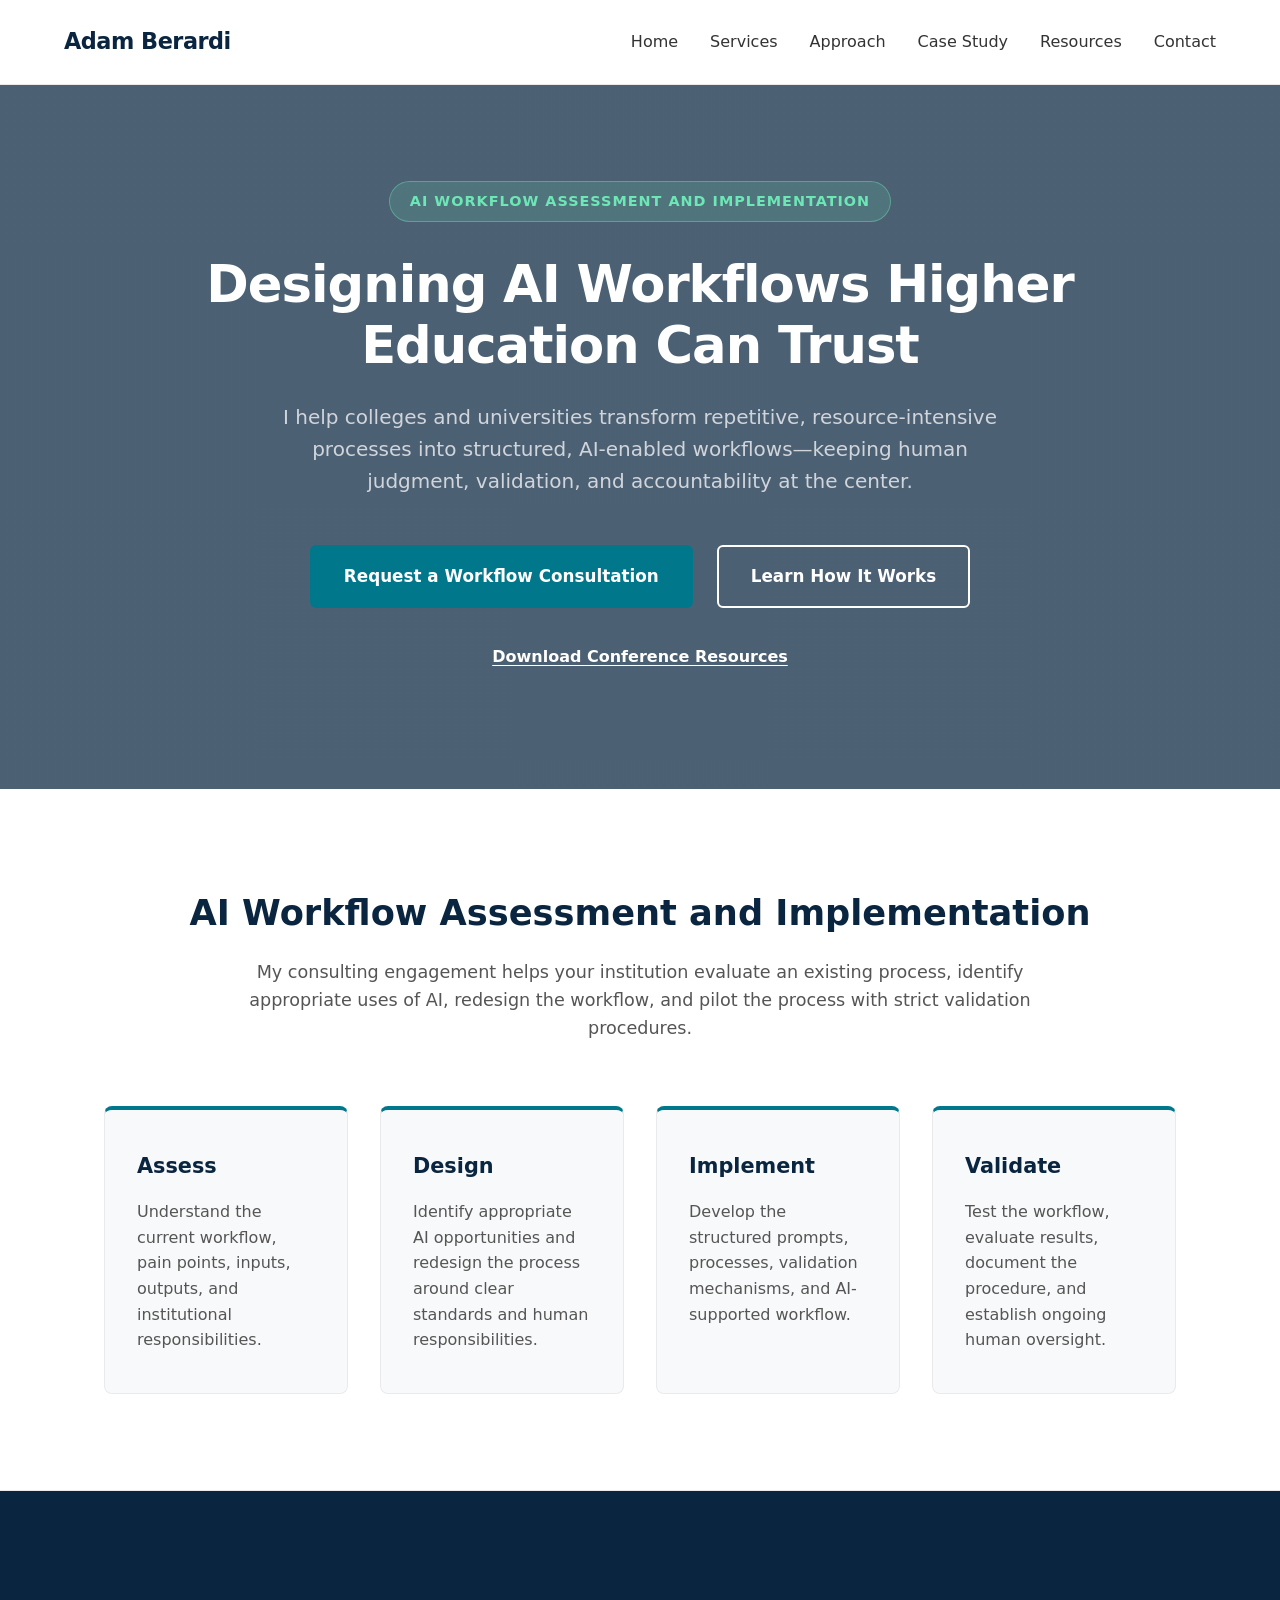
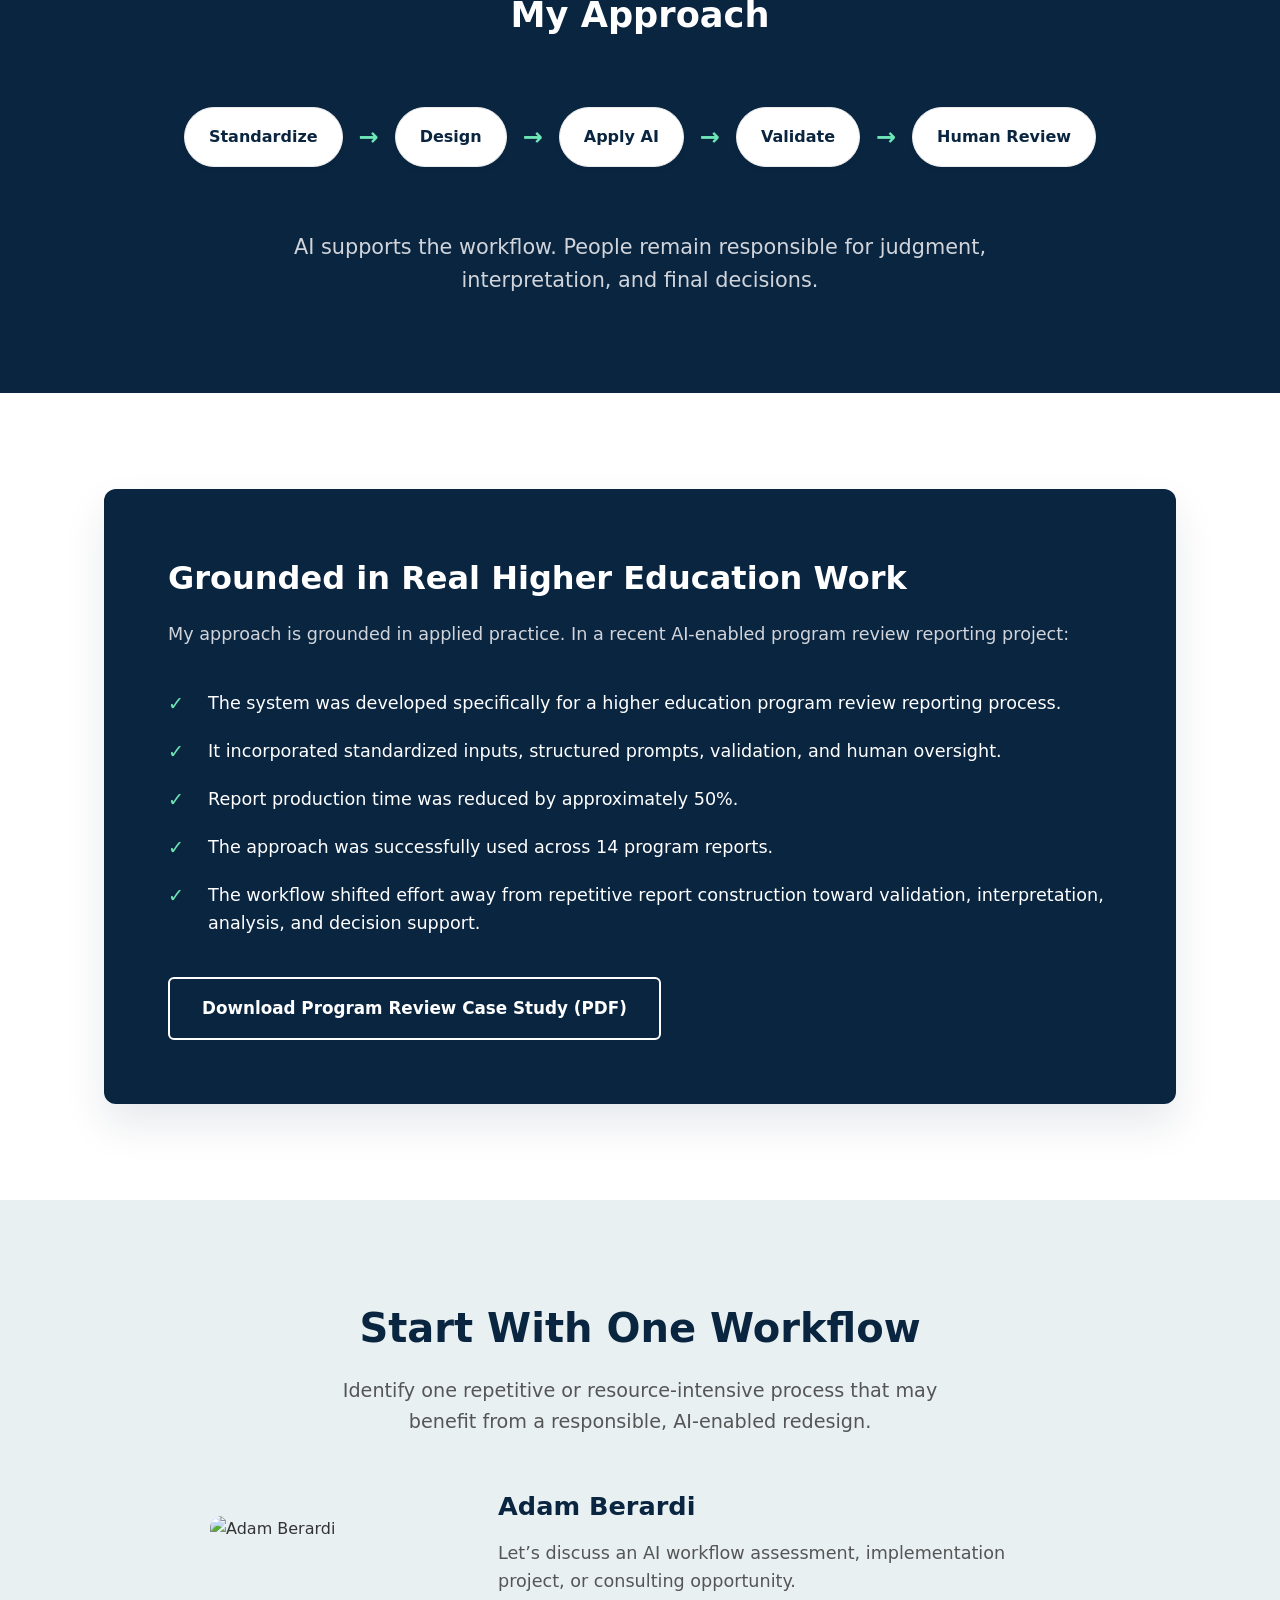
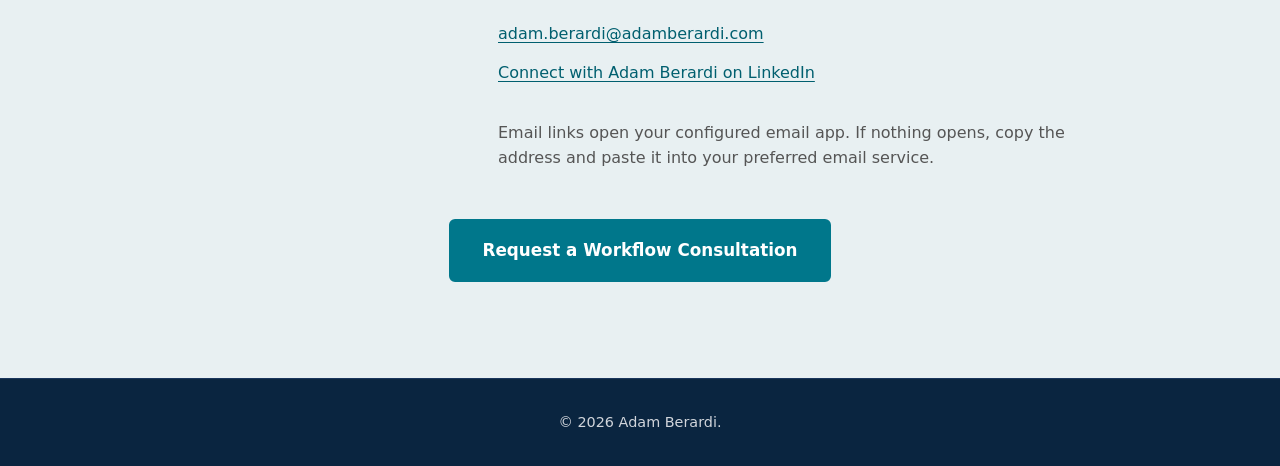
==== commit 11931686: "Add files via upload" ====
--- a/index.html
+++ b/index.html
@@ -1,443 +1,145 @@
 <!DOCTYPE html>
 <html lang="en">
 <head>
-  <meta charset="UTF-8">
-  <meta name="viewport" content="width=device-width, initial-scale=1.0">
-  <title>Adam Berardi | AI Systems for Reliable Workflow Design</title>
-  <meta
-    name="description"
-    content="Adam Berardi designs structured, reliable AI workflows that reduce low-value work, improve consistency, and strengthen decision-making for higher education and organizations."
-  >
-  <link rel="stylesheet" href="styles.css">
+    <meta charset="UTF-8">
+    <meta name="viewport" content="width=device-width, initial-scale=1.0">
+    <title>Adam Berardi | Human-Centered AI Workflow Consulting</title>
+    <meta name="description" content="Adam Berardi helps higher education institutions assess, design, implement, and validate human-centered AI workflows with responsible oversight and accountability.">
+    <link rel="stylesheet" href="styles.css">
 </head>
 <body>
-  <a class="skip-link" href="#main-content">Skip to content</a>
-  <header class="site-header">
-    <div class="container nav-shell">
-      <a class="brand" href="#top" aria-label="Adam Berardi home">
-        <img
-          class="brand-photo"
-          src="assets/profile-picture-2023.jpg"
-          alt="Portrait of Adam Berardi"
-          width="44"
-          height="44"
-        >
-        <span class="brand-copy">
-          <strong>Adam Berardi</strong>
-          <span>Responsible AI Systems</span>
-        </span>
-      </a>
+    <a class="skip-link" href="#main-content">Skip to content</a>
 
-      <button class="nav-toggle" type="button" aria-expanded="false" aria-controls="site-nav">
-        <span></span>
-        <span></span>
-        <span></span>
-        <span class="sr-only">Toggle navigation</span>
-      </button>
+    <!-- HEADER -->
+    <header class="site-header">
+        <a class="logo" href="index.html">Adam Berardi</a>
+        <nav class="main-nav" aria-label="Main navigation">
+            <ul>
+                <li><a href="#hero">Home</a></li>
+                <li><a href="#services">Services</a></li>
+                <li><a href="#approach">Approach</a></li>
+                <li><a href="#credibility">Case Study</a></li>
+                <li><a href="resources.html">Resources</a></li>
+                <li><a href="#contact">Contact</a></li>
+            </ul>
+        </nav>
+    </header>
 
-      <nav id="site-nav" class="site-nav" aria-label="Primary">
-        <a href="#proof">Proof</a>
-        <a href="#case-study">Case Study</a>
-        <a href="#services">Services</a>
-        <a href="#methodology">Methodology</a>
-        <a href="#contact">Contact</a>
-        <a class="button button-primary nav-cta" href="mailto:adam.berardi@adamberardi.com?subject=Discuss%20AI%20Workflow&body=Hi%20Adam%2C%0A%0AI%27d%20like%20to%20discuss%20an%20AI%20workflow.%0A">Contact Me</a>
-      </nav>
-    </div>
-  </header>
+    <main id="main-content" tabindex="-1">
+        <!-- HERO SECTION (Designed for the top-fold screenshot) -->
+        <section id="hero" class="hero-section">
+            <div class="hero-content">
+                <div class="service-badge">AI Workflow Assessment and Implementation</div>
+                <h1>Designing AI Workflows Higher Education Can Trust</h1>
+                <p class="hero-supporting-text">
+                    I help colleges and universities transform repetitive, resource-intensive processes into structured, AI-enabled workflows—keeping human judgment, validation, and accountability at the center.
+                </p>
+                <div class="hero-actions">
+                    <a href="#contact" class="btn btn-primary">Request a Workflow Consultation</a>
+                    <a href="#services" class="btn btn-secondary">Learn How It Works</a>
+                </div>
+                <p class="hero-resources"><a href="resources.html">Download Conference Resources</a></p>
+            </div>
+        </section>
 
-  <main id="top" tabindex="-1">
-    <section class="hero section">
-      <div class="container hero-grid">
-        <div class="hero-copy reveal">
-          <p class="eyebrow">Responsible AI for high-stakes reporting and operations</p>
-          <h1>Designing AI systems that eliminate low-value work and improve decision-making</h1>
-          <p class="hero-lead">
-            I help higher education and organizations implement structured, reliable AI workflows that produce consistent, high-quality outputs.
-          </p>
-          <p class="hero-support">
-            AI becomes valuable when it is built into structured systems that people can trust, not used as a shortcut.
-          </p>
+        <!-- PRIMARY SERVICE -->
+        <section id="services" class="services-section">
+            <div class="container">
+                <h2 class="section-title">AI Workflow Assessment and Implementation</h2>
+                <p class="section-intro">
+                    My consulting engagement helps your institution evaluate an existing process, identify appropriate uses of AI, redesign the workflow, and pilot the process with strict validation procedures.
+                </p>
+                
+                <div class="services-grid">
+                    <div class="service-card">
+                        <h3>Assess</h3>
+                        <p>Understand the current workflow, pain points, inputs, outputs, and institutional responsibilities.</p>
+                    </div>
+                    <div class="service-card">
+                        <h3>Design</h3>
+                        <p>Identify appropriate AI opportunities and redesign the process around clear standards and human responsibilities.</p>
+                    </div>
+                    <div class="service-card">
+                        <h3>Implement</h3>
+                        <p>Develop the structured prompts, processes, validation mechanisms, and AI-supported workflow.</p>
+                    </div>
+                    <div class="service-card">
+                        <h3>Validate</h3>
+                        <p>Test the workflow, evaluate results, document the procedure, and establish ongoing human oversight.</p>
+                    </div>
+                </div>
+            </div>
+        </section>
 
-          <div class="hero-actions">
-            <a class="button button-primary" href="#case-study">View Case Study</a>
-            <a class="button button-secondary" href="mailto:adam.berardi@adamberardi.com?subject=Discuss%20AI%20Workflow&body=Hi%20Adam%2C%0A%0AI%27d%20like%20to%20discuss%20an%20AI%20workflow.%0A">Contact Me</a>
-          </div>
+        <!-- APPROACH -->
+        <section id="approach" class="approach-section">
+            <div class="container">
+                <h2 class="section-title">My Approach</h2>
+                
+                <div class="process-flow">
+                    <div class="process-step">Standardize</div>
+                    <div class="process-arrow" aria-hidden="true">&rarr;</div>
+                    <div class="process-step">Design</div>
+                    <div class="process-arrow" aria-hidden="true">&rarr;</div>
+                    <div class="process-step">Apply AI</div>
+                    <div class="process-arrow" aria-hidden="true">&rarr;</div>
+                    <div class="process-step">Validate</div>
+                    <div class="process-arrow" aria-hidden="true">&rarr;</div>
+                    <div class="process-step">Human Review</div>
+                </div>
 
-          <p class="hero-tagline">Smarter systems. Better strategic decisions.</p>
-        </div>
+                <p class="approach-statement">
+                    AI supports the workflow. People remain responsible for judgment, interpretation, and final decisions.
+                </p>
+            </div>
+        </section>
 
-        <aside class="hero-aside reveal">
-          <div class="system-panel">
-            <div class="system-card">
-              <p class="mini-label">System design focus</p>
-              <h2>Move from fragmented reporting work to repeatable, decision-ready workflows.</h2>
-              <ul class="check-list">
-                <li>Structured inputs</li>
-                <li>Validation and guardrails</li>
-                <li>Human oversight built in</li>
-              </ul>
+        <!-- CREDIBILITY / CASE STUDY -->
+        <section id="credibility" class="credibility-section">
+            <div class="container">
+                <div class="case-study-box">
+                    <h2>Grounded in Real Higher Education Work</h2>
+                    <p class="case-study-intro">My approach is grounded in applied practice. In a recent AI-enabled program review reporting project:</p>
+                    
+                    <ul class="case-study-list">
+                        <li>The system was developed specifically for a higher education program review reporting process.</li>
+                        <li>It incorporated standardized inputs, structured prompts, validation, and human oversight.</li>
+                        <li>Report production time was reduced by approximately 50%.</li>
+                        <li>The approach was successfully used across 14 program reports.</li>
+                        <li>The workflow shifted effort away from repetitive report construction toward validation, interpretation, analysis, and decision support.</li>
+                    </ul>
+                    <a class="btn btn-secondary case-study-download" href="assets/ai-enabled-program-review-case-study.pdf" target="_blank" rel="noopener noreferrer" aria-label="View Program Review Case Study (PDF, opens in a new tab)">Download Program Review Case Study (PDF)</a>
+                </div>
             </div>
-            <div class="profile-chip">
-              <img
-                src="assets/profile-picture-2023.jpg"
-                alt="Portrait of Adam Berardi"
-                width="88"
-                height="88"
-              >
-              <div>
-                <p class="mini-label">Trusted guide</p>
-                <strong>Analytics, AI systems, and workflow redesign</strong>
-              </div>
+        </section>
+
+        <!-- FINAL CALL TO ACTION -->
+        <section id="contact" class="cta-section">
+            <div class="container">
+                <h2>Start With One Workflow</h2>
+                <p>Identify one repetitive or resource-intensive process that may benefit from a responsible, AI-enabled redesign.</p>
+                <div class="contact-layout">
+                    <img class="contact-headshot" src="assets/headshot.jpg" alt="Adam Berardi" width="320" height="320">
+                    <div class="contact-details">
+                        <h3>Adam Berardi</h3>
+                        <p>Let’s discuss an AI workflow assessment, implementation project, or consulting opportunity.</p>
+                        <ul class="contact-links">
+                            <li><a href="mailto:adam.berardi@adamberardi.com" aria-describedby="email-help">adam.berardi@adamberardi.com</a></li>
+                            <li><a href="https://www.linkedin.com/in/adamberardi" target="_blank" rel="noopener noreferrer" aria-label="Connect with Adam Berardi on LinkedIn (opens in a new tab)">Connect with Adam Berardi on LinkedIn</a></li>
+                        </ul>
+                        <p id="email-help" class="email-help">Email links open your configured email app. If nothing opens, copy the address and paste it into your preferred email service.</p>
+                    </div>
+                </div>
+                <div style="text-align: center; margin-top: 2rem;">
+                    <a href="mailto:adam.berardi@adamberardi.com?subject=AI%20Workflow%20Consultation" class="btn btn-primary" aria-describedby="email-help">Request a Workflow Consultation</a>
+                </div>
             </div>
-          </div>
-        </aside>
-      </div>
-    </section>
+        </section>
+    </main>
 
-    <section id="proof" class="section section-accent" aria-labelledby="proof-title">
-      <div class="container">
-        <div class="section-heading reveal">
-          <p class="eyebrow">Proof</p>
-          <h2 id="proof-title">Proven Impact</h2>
-          <p>Credibility should be visible immediately: practical systems, measurable workflow improvement, and outputs people can trust.</p>
-        </div>
+    <footer class="site-footer">
+        <p>&copy; 2026 Adam Berardi.</p>
+    </footer>
 
-        <div class="problem-solution-grid reveal">
-          <article class="panel panel-cool">
-            <h3>AI workflow outcomes</h3>
-            <ul class="detail-list">
-              <li>Reduced report production time through AI workflow automation.</li>
-              <li>Improved consistency and reliability of outputs.</li>
-              <li>Designed structured, repeatable AI systems for real-world use.</li>
-            </ul>
-          </article>
-
-          <article class="panel panel-warm">
-            <h3>What makes the work reliable</h3>
-            <ul class="detail-list">
-              <li>Clear inputs, defined process logic, and reusable workflow structure.</li>
-              <li>Validation steps that reduce risk and improve confidence.</li>
-              <li>Human-in-the-loop review where judgment and accountability matter.</li>
-            </ul>
-          </article>
-        </div>
-      </div>
-    </section>
-
-    <section class="credibility-strip">
-      <div class="container credibility-grid reveal">
-        <article class="credibility-item">
-          <strong>6+ years</strong>
-          <span>Analysis, reporting, and data visualization</span>
-        </article>
-        <article class="credibility-item">
-          <strong>9+ years</strong>
-          <span>Supporting higher education leaders in regulated environments</span>
-        </article>
-        <article class="credibility-item">
-          <strong>4+ years</strong>
-          <span>AI systems, automation, and process redesign</span>
-        </article>
-        <article class="credibility-item">
-          <strong>Core tools</strong>
-          <span>SQL, Tableau, ChatGPT, Gemini, no-code automation</span>
-        </article>
-        <article class="credibility-item">
-          <strong>Credentials</strong>
-          <span>AI Engineering, Tableau, and project management</span>
-        </article>
-      </div>
-    </section>
-
-    <section id="main-content" class="section" aria-labelledby="problem-solution-title">
-      <div class="container">
-        <div class="section-heading reveal">
-          <p class="eyebrow">Why this work matters</p>
-          <h2 id="problem-solution-title">Teams do not need more AI tools. They need a more reliable path from data to decisions.</h2>
-        </div>
-
-        <div class="problem-solution-grid reveal">
-          <div class="panel panel-warm">
-            <h3>Common bottlenecks</h3>
-            <ul class="detail-list">
-              <li>Too much staff time goes to formatting, compiling, and repetitive reporting work.</li>
-              <li>Data exists, but the process for turning it into clear decisions is weak or inconsistent.</li>
-              <li>Reporting workflows break down as demand grows across cycles, teams, and stakeholders.</li>
-              <li>Small teams are expected to deliver more analysis without added headcount.</li>
-              <li>AI adoption starts without enough guardrails, governance, or validation.</li>
-            </ul>
-          </div>
-
-          <div class="panel panel-cool">
-            <h3>Practical solutions</h3>
-            <ul class="detail-list">
-              <li>Streamline repetitive work through defined workflow logic and standardized inputs.</li>
-              <li>Move faster from information to action with clearer output design and stronger validation.</li>
-              <li>Build for scale using repeatable systems instead of one-off solutions.</li>
-              <li>Create more value from existing staff capacity by shifting effort to analysis and planning.</li>
-              <li>Implement AI with structure, human oversight, and accountability built into the process.</li>
-            </ul>
-          </div>
-        </div>
-      </div>
-    </section>
-
-    <section id="services" class="section section-accent" aria-labelledby="services-title">
-      <div class="container">
-        <div class="section-heading reveal">
-          <p class="eyebrow">Services</p>
-          <h2 id="services-title">Four ways to improve reliability, capacity, and decision support.</h2>
-        </div>
-
-        <div class="services-grid reveal">
-          <article class="service-card">
-            <h3>AI Workflow Automation</h3>
-            <dl>
-              <dt>Problem solved</dt>
-              <dd>Teams spend too much time on repetitive reporting and process tasks that limit capacity.</dd>
-              <dt>Approach</dt>
-              <dd>I design AI-enabled workflows with structured inputs, clear process logic, and human oversight.</dd>
-              <dt>Outcome</dt>
-              <dd>Faster execution, more consistent output, and greater capacity from existing staff resources.</dd>
-            </dl>
-          </article>
-
-          <article class="service-card">
-            <h3>AI Strategy and Implementation</h3>
-            <dl>
-              <dt>Problem solved</dt>
-              <dd>Organizations want to use AI, but need a structured approach that protects quality and trust.</dd>
-              <dt>Approach</dt>
-              <dd>I identify high-value use cases, define practical guardrails, and shape responsible implementation models.</dd>
-              <dt>Outcome</dt>
-              <dd>Clearer direction, stronger internal confidence, and more practical results from AI adoption.</dd>
-            </dl>
-          </article>
-
-          <article class="service-card">
-            <h3>Data and Reporting Optimization</h3>
-            <dl>
-              <dt>Problem solved</dt>
-              <dd>Reporting systems often fail to turn available data into clear, usable decisions.</dd>
-              <dt>Approach</dt>
-              <dd>I redesign reporting processes to strengthen validation, improve output design, and increase decision-readiness.</dd>
-              <dt>Outcome</dt>
-              <dd>Faster movement from information to action and better support for strategic decision-making.</dd>
-            </dl>
-          </article>
-
-          <article class="service-card service-card-secondary">
-            <h3>Speaking and Workshops</h3>
-            <dl>
-              <dt>Problem solved</dt>
-              <dd>Teams need practical help understanding how AI can improve work in a structured, responsible way.</dd>
-              <dt>Approach</dt>
-              <dd>I deliver practical sessions focused on workflow redesign, implementation thinking, and real-world application.</dd>
-              <dt>Outcome</dt>
-              <dd>Better understanding, stronger buy-in, and clearer next steps for responsible AI adoption.</dd>
-            </dl>
-          </article>
-        </div>
-      </div>
-    </section>
-
-    <section id="case-study" class="section case-study" aria-labelledby="case-study-title">
-      <div class="container">
-        <div class="section-heading reveal">
-          <p class="eyebrow">Featured Case Study</p>
-          <h2 id="case-study-title">AI-Enabled Program Review Automation for Faster, More Consistent Decision Support</h2>
-          <p>
-            A higher education reporting workflow was redesigned from manual prompt-driven work into a structured,
-            reusable system with validation logic and human oversight.
-          </p>
-        </div>
-
-        <div class="case-study-grid">
-          <div class="case-copy reveal">
-            <div class="result-band">
-              <article>
-                <strong>~50%</strong>
-                <span>reduction in report production time</span>
-              </article>
-              <article>
-                <strong>10+</strong>
-                <span>program reports supported in development</span>
-              </article>
-              <article>
-                <strong>High-confidence</strong>
-                <span>outputs requiring minimal revision</span>
-              </article>
-            </div>
-
-            <div class="before-after">
-              <div class="comparison-card">
-                <p class="mini-label">Before</p>
-                <p>Manual reporting process, time-intensive production, inconsistent outputs, and heavy staff effort spent assembling, drafting, and revising reports.</p>
-              </div>
-              <div class="comparison-card">
-                <p class="mini-label">After</p>
-                <p>AI-driven workflow with standardized structure, reusable prompts, validation logic, and human-in-the-loop review built into the process.</p>
-              </div>
-            </div>
-
-            <div class="case-sections">
-              <article class="case-block">
-                <h3>Results</h3>
-                <p>Faster turnaround, higher consistency, and better decision support from a workflow designed around structure, validation, and repeatability.</p>
-              </article>
-              <article class="case-block">
-                <h3>Context</h3>
-                <p>Institutional research teams needed to turn fragmented, multi-source data into program review reports that leadership and faculty could actually use.</p>
-              </article>
-              <article class="case-block">
-                <h3>Intervention</h3>
-                <p>The redesigned system standardized inputs, improved prompt architecture, embedded validation logic, and kept human oversight inside a reusable workflow.</p>
-              </article>
-              <article class="case-block">
-                <h3>Key components</h3>
-                <p>Structured Excel inputs, modular prompts, constraints that prevented overinterpretation, validation checks, and a portable execution framework that reduced infrastructure complexity.</p>
-              </article>
-            </div>
-
-            <div class="inline-cta">
-              <p>The impact came from better system design, explicit validation, and human oversight, not from adding AI as a shortcut.</p>
-              <a class="button button-primary" href="mailto:adam.berardi@adamberardi.com?subject=Discuss%20AI%20Workflow&body=Hi%20Adam%2C%0A%0AI%27d%20like%20to%20discuss%20an%20AI%20workflow.%0A">Contact Me</a>
-            </div>
-          </div>
-
-          <div class="case-visual reveal">
-            <figure class="workflow-figure">
-              <img
-                src="assets/automation-workflow-image.png"
-                alt="Diagram showing the AI-enabled program review automation workflow from inputs through human validation"
-                width="1536"
-                height="1024"
-                loading="lazy"
-              >
-              <figcaption>System overview highlighting structured inputs, validation checkpoints, and human-in-the-loop review.</figcaption>
-            </figure>
-          </div>
-        </div>
-      </div>
-    </section>
-
-    <section id="methodology" class="section" aria-labelledby="methodology-title">
-      <div class="container">
-        <div class="section-heading reveal">
-          <p class="eyebrow">Methodology</p>
-          <h2 id="methodology-title">A repeatable framework for responsible AI implementation.</h2>
-          <p>
-            The method is designed to reduce risk, improve output quality, and help teams move from experimentation
-            to dependable execution.
-          </p>
-        </div>
-
-        <div class="methodology-steps reveal">
-          <article class="step-card">
-            <span>01</span>
-            <h3>Understand the Process</h3>
-            <p>Map the workflow to identify repetitive tasks, decision points, and operational bottlenecks.</p>
-          </article>
-          <article class="step-card">
-            <span>02</span>
-            <h3>Clarify the Inputs</h3>
-            <p>Define the data, formatting, and source structure required to support reliable output.</p>
-          </article>
-          <article class="step-card">
-            <span>03</span>
-            <h3>Build the Workflow</h3>
-            <p>Design the prompts, logic, and process steps that power the system.</p>
-          </article>
-          <article class="step-card">
-            <span>04</span>
-            <h3>Add Guardrails</h3>
-            <p>Embed validation, oversight, and review mechanisms to reduce risk and improve confidence.</p>
-          </article>
-          <article class="step-card">
-            <span>05</span>
-            <h3>Improve Through Use</h3>
-            <p>Refine the workflow based on real-world use so it becomes more consistent and scalable over time.</p>
-          </article>
-        </div>
-      </div>
-    </section>
-
-    <section id="contact" class="section cta-section" aria-labelledby="contact-title">
-      <div class="container cta-shell reveal">
-        <div class="cta-copy">
-          <p class="eyebrow">Work With Me</p>
-          <h2 id="contact-title">Work With Me</h2>
-          <p>
-            If you are exploring how to implement AI in a structured, reliable way, I can help design systems that deliver measurable results.
-          </p>
-          <p class="what-next">
-            We will look at your current workflow, identify key friction points, and discuss what a more effective process could look like.
-          </p>
-        </div>
-
-        <div class="cta-actions">
-          <a class="button button-primary button-large" href="mailto:adam.berardi@adamberardi.com?subject=Discuss%20AI%20Workflow&body=Hi%20Adam%2C%0A%0AI%27d%20like%20to%20discuss%20an%20AI%20workflow.%0A">Contact Me</a>
-          <a class="button button-secondary button-large" href="https://linkedin.com/in/adamberardi" target="_blank" rel="noreferrer">Connect on LinkedIn</a>
-          <div class="contact-card">
-            <p class="mini-label">Direct contact</p>
-            <a href="mailto:adam.berardi@adamberardi.com?subject=Discuss%20AI%20Workflow&body=Hi%20Adam%2C%0A%0AI%27d%20like%20to%20discuss%20an%20AI%20workflow.%0A">adam.berardi@adamberardi.com</a>
-            <a href="https://linkedin.com/in/adamberardi" target="_blank" rel="noreferrer">linkedin.com/in/adamberardi</a>
-          </div>
-        </div>
-      </div>
-    </section>
-  </main>
-
-  <footer class="site-footer">
-    <div class="container footer-shell">
-      <div class="footer-brand">
-        <img
-          class="footer-photo"
-          src="assets/profile-picture-2023.jpg"
-          alt=""
-          width="56"
-          height="56"
-        >
-        <div>
-          <strong>Adam Berardi</strong>
-          <p>Responsible AI, smarter systems, and better strategic decisions.</p>
-        </div>
-      </div>
-      <div class="footer-links">
-        <a href="mailto:adam.berardi@adamberardi.com?subject=Discuss%20AI%20Workflow&body=Hi%20Adam%2C%0A%0AI%27d%20like%20to%20discuss%20an%20AI%20workflow.%0A">adam.berardi@adamberardi.com</a>
-        <a href="https://linkedin.com/in/adamberardi" target="_blank" rel="noreferrer">LinkedIn</a>
-      </div>
-      <p>Copyright 2026 Adam Berardi. All rights reserved.</p>
-    </div>
-  </footer>
-
-  <script>
-    const toggle = document.querySelector(".nav-toggle");
-    const nav = document.querySelector(".site-nav");
-    const internalLinks = document.querySelectorAll('a[href^="#"]');
-
-    toggle.addEventListener("click", () => {
-      const expanded = toggle.getAttribute("aria-expanded") === "true";
-      toggle.setAttribute("aria-expanded", String(!expanded));
-      nav.classList.toggle("is-open");
-    });
-
-    internalLinks.forEach((link) => {
-      link.addEventListener("click", (event) => {
-        const targetId = link.getAttribute("href");
-        const target = document.querySelector(targetId);
-
-        if (!target) {
-          return;
-        }
-
-        event.preventDefault();
-        target.scrollIntoView({ behavior: "smooth", block: "start" });
-        nav.classList.remove("is-open");
-        toggle.setAttribute("aria-expanded", "false");
-      });
-    });
-  </script>
 </body>
-</html>
+</html>
--- a/styles.css
+++ b/styles.css
@@ -1,902 +1,465 @@
-:root {
-  --color-primary: #05445e;
-  --color-secondary: #f7dbc1;
-  --color-bg: #f9f8f5;
-  --color-surface: #ffffff;
-  --color-surface-alt: #eef5f6;
-  --color-text-main: #1a1a1a;
-  --color-text-muted: #666666;
-  --color-border: #e2e1de;
-  --color-shadow: rgba(5, 68, 94, 0.08);
-  --color-primary-soft: rgba(5, 68, 94, 0.08);
-
-  --text-xs: 0.8125rem;
-  --text-sm: 1rem;
-  --text-md: 1.125rem;
-  --text-lg: 1.5625rem;
-  --text-xl: 2rem;
-  --text-2xl: 2.75rem;
-  --text-3xl: clamp(3rem, 6vw, 4.25rem);
-
-  --space-1: 0.25rem;
-  --space-2: 0.5rem;
-  --space-3: 1rem;
-  --space-4: 1.5rem;
-  --space-5: 2rem;
-  --space-6: 3rem;
-  --space-7: 4rem;
-  --space-8: 6rem;
-
-  --radius-sm: 0.25rem;
-  --radius-md: 1rem;
-  --radius-lg: 1.5rem;
-  --radius-pill: 999px;
-
-  --shadow-sm: 0 1px 2px rgba(0, 0, 0, 0.05);
-  --shadow-md: 0 16px 40px var(--color-shadow);
-
-  --container: 72rem;
-}
-
-*,
-*::before,
-*::after {
-  box-sizing: border-box;
+/* ==========================================================================
+   CSS VARIABLES & RESET
+   ========================================================================== */
+   :root {
+    --color-primary: #0A2540; /* Dark Navy */
+    --color-accent: #00778B; /* Teal */
+    --color-accent-hover: #005F6F;
+    --color-badge-text: #6EE7B7; /* Light Mint for high contrast on navy */
+    --color-badge-bg: rgba(110, 231, 183, 0.15);
+    --color-bg-light: #F8F9FA;
+    --color-bg-white: #FFFFFF;
+    --color-text-main: #333333;
+    --color-text-muted: #555555;
+    --color-text-light: #D1D5DB;
+    --font-family: system-ui, -apple-system, BlinkMacSystemFont, "Segoe UI", Roboto, "Helvetica Neue", sans-serif;
+}
+
+* {
+    margin: 0;
+    padding: 0;
+    box-sizing: border-box;
 }
 
 html {
-  scroll-behavior: smooth;
+    scroll-behavior: smooth;
 }
 
 body {
-  margin: 0;
-  font-family: Aptos, Inter, "Segoe UI", sans-serif;
-  color: var(--color-text-main);
-  background:
-    radial-gradient(circle at top left, rgba(247, 219, 193, 0.65), transparent 30%),
-    linear-gradient(180deg, #fcfbf8 0%, var(--color-bg) 35%, #f6f5f1 100%);
-  line-height: 1.6;
-}
-
-section[id],
-main[id] {
-  scroll-margin-top: 6.5rem;
-}
-
-img {
-  display: block;
-  max-width: 100%;
-}
-
-a {
-  color: inherit;
-  text-decoration: none;
-}
-
-a:focus-visible,
-button:focus-visible {
-  outline: 3px solid rgba(5, 68, 94, 0.28);
-  outline-offset: 3px;
-}
-
-p,
-h1,
-h2,
-h3,
-ul,
-dl,
-dd {
-  margin: 0;
-}
-
-ul {
-  padding: 0;
-  list-style: none;
-}
-
-.sr-only {
-  position: absolute;
-  width: 1px;
-  height: 1px;
-  padding: 0;
-  margin: -1px;
-  overflow: hidden;
-  clip: rect(0, 0, 0, 0);
-  white-space: nowrap;
-  border: 0;
-}
-
-.skip-link {
-  position: absolute;
-  left: 1rem;
-  top: -3rem;
-  z-index: 30;
-  padding: 0.75rem 1rem;
-  border-radius: var(--radius-pill);
-  background: var(--color-primary);
-  color: #ffffff;
-}
-
-.skip-link:focus {
-  top: 1rem;
-}
-
+    font-family: var(--font-family);
+    color: var(--color-text-main);
+    background-color: var(--color-bg-light);
+    line-height: 1.6;
+    -webkit-font-smoothing: antialiased;
+}
+
+/* Container for centering content */
 .container {
-  width: min(calc(100% - 2rem), var(--container));
-  margin: 0 auto;
-}
-
-.section {
-  padding: var(--space-8) 0;
-}
-
-.section-accent {
-  background: linear-gradient(180deg, rgba(255, 255, 255, 0.4), rgba(238, 245, 246, 0.8));
-}
-
-.eyebrow,
-.mini-label {
-  color: var(--color-primary);
-  font-size: var(--text-xs);
-  font-weight: 700;
-  letter-spacing: 0.14em;
-  text-transform: uppercase;
-}
-
-.section-heading {
-  display: grid;
-  gap: var(--space-3);
-  max-width: 48rem;
-  margin-bottom: var(--space-6);
-}
-
-.section-heading h2 {
-  font-size: clamp(2rem, 4vw, 3.25rem);
-  line-height: 1.08;
-  letter-spacing: -0.03em;
-}
-
-.section-heading p {
-  color: var(--color-text-muted);
-  font-size: var(--text-md);
-}
-
-.button {
-  display: inline-flex;
-  align-items: center;
-  justify-content: center;
-  gap: var(--space-2);
-  min-height: 3rem;
-  padding: 0.75rem 1.25rem;
-  border-radius: var(--radius-pill);
-  border: 1px solid var(--color-primary);
-  font-weight: 600;
-  transition: transform 180ms ease, background-color 180ms ease, color 180ms ease, border-color 180ms ease;
-}
-
-.button:hover,
-.button:focus-visible {
-  transform: translateY(-1px);
-}
-
-.button-primary {
-  background: var(--color-primary);
-  color: #ffffff;
-  box-shadow: var(--shadow-sm);
-}
-
-.button-secondary {
-  background: transparent;
-  color: var(--color-primary);
-}
-
-.button-secondary:hover,
-.button-secondary:focus-visible {
-  background: rgba(5, 68, 94, 0.05);
-}
-
-.button-large {
-  min-height: 3.5rem;
-  padding-inline: 1.5rem;
-}
-
+    max-width: 1200px;
+    margin: 0 auto;
+    padding: 0 5%;
+}
+
+/* ==========================================================================
+   ACCESSIBILITY & FOCUS STATES
+   ========================================================================== */
+a:focus, button:focus, .btn:focus {
+    outline: 3px solid var(--color-accent);
+    outline-offset: 3px;
+}
+
+/* ==========================================================================
+   HEADER & NAVIGATION
+   ========================================================================== */
 .site-header {
-  position: sticky;
-  top: 0;
-  z-index: 20;
-  backdrop-filter: blur(14px);
-  background: rgba(255, 255, 255, 0.94);
-  border-bottom: 1px solid rgba(226, 225, 222, 0.8);
-}
-
-.nav-shell {
-  display: flex;
-  align-items: center;
-  justify-content: space-between;
-  gap: var(--space-4);
-  min-height: 5rem;
-}
-
-.brand {
-  display: inline-flex;
-  align-items: center;
-  gap: 0.875rem;
-}
-
-.brand-photo {
-  width: 2.75rem;
-  height: 2.75rem;
-  border-radius: 50%;
-  object-fit: cover;
-  border: 1px solid rgba(5, 68, 94, 0.12);
-}
-
-.brand-copy {
-  display: grid;
-  gap: 0.125rem;
-  font-size: var(--text-xs);
-  color: var(--color-text-muted);
-}
-
-.brand-copy strong {
-  color: var(--color-text-main);
-  font-size: 0.95rem;
-}
-
-.site-nav {
-  display: flex;
-  align-items: center;
-  gap: var(--space-4);
-  font-size: 0.95rem;
-}
-
-.site-nav a:not(.button) {
-  color: var(--color-text-muted);
-}
-
-.site-nav a:not(.button):hover,
-.site-nav a:not(.button):focus-visible {
-  color: var(--color-primary);
-}
-
-.nav-toggle {
-  display: none;
-  width: 2.75rem;
-  height: 2.75rem;
-  border: 1px solid var(--color-border);
-  border-radius: 50%;
-  background: var(--color-surface);
-  padding: 0.625rem;
-}
-
-.nav-toggle span {
-  display: block;
-  width: 100%;
-  height: 2px;
-  background: var(--color-primary);
-  margin: 0.22rem 0;
-}
-
-.hero {
-  padding-top: var(--space-7);
-}
-
-.hero-grid {
-  display: grid;
-  grid-template-columns: minmax(0, 1.15fr) minmax(18rem, 0.85fr);
-  gap: var(--space-6);
-  align-items: center;
-}
-
-.hero-copy {
-  display: grid;
-  gap: var(--space-4);
-}
-
-.hero h1 {
-  font-size: var(--text-3xl);
-  line-height: 0.98;
-  letter-spacing: -0.04em;
-  max-width: 13ch;
-}
-
-.hero-lead {
-  font-size: clamp(1.25rem, 2vw, 1.6rem);
-  max-width: 42rem;
-}
-
-.hero-support {
-  max-width: 40rem;
-  color: var(--color-text-muted);
-  font-size: var(--text-md);
-}
-
+    background-color: var(--color-bg-white);
+    color: var(--color-primary);
+    display: flex;
+    justify-content: space-between;
+    align-items: center;
+    padding: 1.5rem 5%;
+    border-bottom: 1px solid #EAEAEA;
+    position: relative;
+    z-index: 10;
+}
+
+.logo {
+    font-size: 1.4rem;
+    font-weight: 700;
+    letter-spacing: -0.5px;
+}
+
+.main-nav ul {
+    display: flex;
+    gap: 2rem;
+    list-style: none;
+}
+
+.main-nav a {
+    color: var(--color-text-main);
+    text-decoration: none;
+    font-weight: 500;
+    font-size: 1rem;
+    transition: color 0.2s ease;
+}
+
+.main-nav a:hover {
+    color: var(--color-accent);
+}
+
+/* ==========================================================================
+   HERO SECTION (Designed for optimal screenshot)
+   ========================================================================== */
+.hero-section {
+    background-image: linear-gradient(rgba(10, 37, 64, 0.72), rgba(10, 37, 64, 0.72)), url("assets/workflow-image.jpg");
+    background-size: cover;
+    background-position: center;
+    background-repeat: no-repeat;
+    color: var(--color-bg-white);
+    padding: 6rem 5% 7rem;
+    text-align: center;
+}
+
+.hero-content {
+    max-width: 900px;
+    margin: 0 auto;
+}
+
+.service-badge {
+    display: inline-block;
+    padding: 0.5rem 1.25rem;
+    background-color: var(--color-badge-bg);
+    border: 1px solid rgba(110, 231, 183, 0.4);
+    color: var(--color-badge-text);
+    border-radius: 50px;
+    font-size: 0.9rem;
+    font-weight: 600;
+    margin-bottom: 2rem;
+    text-transform: uppercase;
+    letter-spacing: 1px;
+}
+
+.hero-section h1 {
+    font-size: 3.2rem;
+    line-height: 1.2;
+    margin-bottom: 1.5rem;
+    font-weight: 800;
+    letter-spacing: -1px;
+}
+
+.hero-supporting-text {
+    font-size: 1.25rem;
+    color: var(--color-text-light);
+    max-width: 750px;
+    margin: 0 auto 3rem;
+}
+
+/* Buttons */
 .hero-actions {
-  display: flex;
-  flex-wrap: wrap;
-  gap: var(--space-3);
-  padding-top: var(--space-2);
-}
-
-.hero-tagline {
-  color: var(--color-primary);
-  font-weight: 600;
-}
-
-.system-panel {
-  position: relative;
-  display: grid;
-  gap: var(--space-4);
-  padding: var(--space-5);
-  border: 1px solid var(--color-border);
-  border-radius: var(--radius-lg);
-  background:
-    linear-gradient(180deg, rgba(255, 255, 255, 0.92), rgba(255, 255, 255, 0.75)),
-    linear-gradient(135deg, rgba(5, 68, 94, 0.07), rgba(247, 219, 193, 0.35));
-  box-shadow: var(--shadow-md);
-  overflow: hidden;
-}
-
-.system-card {
-  display: grid;
-  gap: var(--space-3);
-  padding: var(--space-5);
-  border-radius: var(--radius-md);
-  background: rgba(255, 255, 255, 0.78);
-  border: 1px solid rgba(5, 68, 94, 0.08);
-}
-
-.system-card h2 {
-  font-size: clamp(1.4rem, 2vw, 1.9rem);
-  line-height: 1.12;
-}
-
-.check-list {
-  display: grid;
-  gap: var(--space-2);
-}
-
-.check-list li,
-.detail-list li {
-  position: relative;
-  padding-left: 1.5rem;
-}
-
-.check-list li::before,
-.detail-list li::before {
-  content: "";
-  position: absolute;
-  left: 0;
-  top: 0.55rem;
-  width: 0.55rem;
-  height: 0.55rem;
-  border-radius: 50%;
-  background: var(--color-primary);
-}
-
-.profile-chip {
-  display: flex;
-  align-items: center;
-  gap: var(--space-3);
-  padding: var(--space-3);
-  border: 1px solid rgba(5, 68, 94, 0.08);
-  border-radius: var(--radius-md);
-  background: rgba(247, 219, 193, 0.35);
-}
-
-.profile-chip img {
-  width: 5.5rem;
-  height: 5.5rem;
-  border-radius: 1rem;
-  object-fit: cover;
-}
-
-.credibility-strip {
-  padding: 0 0 var(--space-5);
-}
-
-.credibility-grid {
-  display: grid;
-  grid-template-columns: repeat(5, minmax(0, 1fr));
-  gap: 1px;
-  border: 1px solid var(--color-border);
-  border-radius: var(--radius-lg);
-  overflow: hidden;
-  background: var(--color-border);
-}
-
-.credibility-item {
-  display: grid;
-  gap: var(--space-2);
-  padding: var(--space-4);
-  background: rgba(255, 255, 255, 0.88);
-}
-
-.credibility-item strong {
-  color: var(--color-primary);
-  font-size: 1.15rem;
-}
-
-.credibility-item span {
-  color: var(--color-text-muted);
-  font-size: 0.95rem;
-}
-
-.problem-solution-grid,
-.case-study-grid,
-.cta-shell {
-  display: grid;
-  gap: var(--space-5);
-}
-
-.problem-solution-grid {
-  grid-template-columns: repeat(2, minmax(0, 1fr));
-}
-
-.panel {
-  display: grid;
-  gap: var(--space-4);
-  padding: var(--space-5);
-  border-radius: var(--radius-lg);
-  border: 1px solid var(--color-border);
-  box-shadow: var(--shadow-sm);
-}
-
-.panel h3 {
-  font-size: var(--text-lg);
-}
-
-.panel-warm {
-  background: linear-gradient(180deg, rgba(247, 219, 193, 0.5), rgba(255, 255, 255, 0.78));
-}
-
-.panel-cool {
-  background: linear-gradient(180deg, rgba(5, 68, 94, 0.06), rgba(255, 255, 255, 0.82));
-}
-
-.detail-list {
-  display: grid;
-  gap: var(--space-3);
-  color: var(--color-text-muted);
+    display: flex;
+    justify-content: center;
+    gap: 1.5rem;
+}
+
+.btn {
+    display: inline-block;
+    padding: 1rem 2rem;
+    border-radius: 6px;
+    font-size: 1.05rem;
+    font-weight: 600;
+    text-decoration: none;
+    transition: all 0.2s ease;
+    cursor: pointer;
+}
+
+.btn-primary {
+    background-color: var(--color-accent);
+    color: var(--color-bg-white);
+    border: 2px solid var(--color-accent);
+}
+
+.btn-primary:hover {
+    background-color: var(--color-accent-hover);
+    border-color: var(--color-accent-hover);
+}
+
+.btn-secondary {
+    background-color: transparent;
+    color: var(--color-bg-white);
+    border: 2px solid var(--color-bg-white);
+}
+
+.btn-secondary:hover {
+    background-color: rgba(255, 255, 255, 0.1);
+}
+
+/* ==========================================================================
+   PRIMARY SERVICES SECTION
+   ========================================================================== */
+.services-section {
+    background-color: var(--color-bg-white);
+    padding: 6rem 0;
+}
+
+.section-title {
+    text-align: center;
+    font-size: 2.2rem;
+    color: var(--color-primary);
+    margin-bottom: 1rem;
+}
+
+.section-intro {
+    text-align: center;
+    max-width: 800px;
+    margin: 0 auto 4rem;
+    font-size: 1.1rem;
+    color: var(--color-text-muted);
 }
 
 .services-grid {
-  display: grid;
-  grid-template-columns: repeat(2, minmax(0, 1fr));
-  gap: var(--space-4);
+    display: grid;
+    grid-template-columns: repeat(auto-fit, minmax(220px, 1fr));
+    gap: 2rem;
 }
 
 .service-card {
-  display: grid;
-  gap: var(--space-4);
-  padding: var(--space-5);
-  border-radius: var(--radius-lg);
-  border: 1px solid rgba(5, 68, 94, 0.08);
-  background: rgba(255, 255, 255, 0.92);
-  box-shadow: var(--shadow-sm);
-}
-
-.service-card-secondary {
-  background: linear-gradient(180deg, rgba(247, 219, 193, 0.42), rgba(255, 255, 255, 0.92));
+    background-color: var(--color-bg-light);
+    border: 1px solid #EAEAEA;
+    border-top: 4px solid var(--color-accent);
+    border-radius: 8px;
+    padding: 2.5rem 2rem;
 }
 
 .service-card h3 {
-  font-size: var(--text-lg);
-}
-
-.service-card dl {
-  display: grid;
-  gap: 0.65rem;
-}
-
-.service-card dt {
-  color: var(--color-primary);
-  font-size: var(--text-xs);
-  font-weight: 700;
-  letter-spacing: 0.12em;
-  text-transform: uppercase;
-  margin-top: 0.35rem;
-}
-
-.service-card dd {
-  color: var(--color-text-muted);
-}
-
-.case-study {
-  background:
-    radial-gradient(circle at right top, rgba(5, 68, 94, 0.06), transparent 30%),
-    linear-gradient(180deg, rgba(255, 255, 255, 0.4), rgba(255, 255, 255, 0.8));
-}
-
-.case-study-grid {
-  grid-template-columns: minmax(0, 1fr) minmax(20rem, 0.92fr);
-  align-items: start;
-}
-
-.case-copy {
-  display: grid;
-  gap: var(--space-5);
-}
-
-.result-band {
-  display: grid;
-  grid-template-columns: minmax(0, 1fr) minmax(0, 1fr) minmax(0, 1.15fr);
-  gap: 1px;
-  border-radius: var(--radius-lg);
-  overflow: hidden;
-  background: var(--color-border);
-}
-
-.result-band article {
-  display: grid;
-  gap: var(--space-2);
-  padding: var(--space-4);
-  background: rgba(255, 255, 255, 0.92);
-}
-
-.result-band strong {
-  color: var(--color-primary);
-  font-size: clamp(1.1rem, 1.7vw, 1.4rem);
-  white-space: nowrap;
-}
-
-.result-band span {
-  color: var(--color-text-muted);
-  font-size: 0.95rem;
-}
-
-.result-band article:last-child {
-  min-width: 0;
-}
-
-.case-sections {
-  display: grid;
-  gap: var(--space-4);
-}
-
-.case-block {
-  display: grid;
-  gap: var(--space-2);
-  padding-bottom: var(--space-4);
-  border-bottom: 1px solid rgba(226, 225, 222, 0.85);
-}
-
-.case-block h3,
-.comparison-card p:first-child {
-  font-size: 1.15rem;
-}
-
-.case-block p,
-.comparison-card p:last-child,
-.workflow-figure figcaption,
-.contact-card a,
-.footer-shell p,
-.footer-links a {
-  color: var(--color-text-muted);
-}
-
-.before-after {
-  display: grid;
-  grid-template-columns: repeat(2, minmax(0, 1fr));
-  gap: var(--space-4);
-}
-
-.comparison-card {
-  padding: var(--space-4);
-  border-radius: var(--radius-md);
-  border: 1px solid rgba(5, 68, 94, 0.1);
-  background: rgba(255, 255, 255, 0.72);
-}
-
-.inline-cta {
-  display: flex;
-  flex-wrap: wrap;
-  align-items: center;
-  justify-content: space-between;
-  gap: var(--space-3);
-  padding: var(--space-4);
-  border-radius: var(--radius-lg);
-  background: var(--color-primary);
-  color: #ffffff;
-}
-
-.inline-cta p {
-  max-width: 38rem;
-}
-
-.inline-cta .button {
-  border-color: #ffffff;
-  color: #ffffff;
-}
-
-.inline-cta .button:hover,
-.inline-cta .button:focus-visible {
-  background: #ffffff;
-  color: var(--color-primary);
-}
-
-.workflow-figure {
-  display: grid;
-  gap: var(--space-3);
-  padding: var(--space-4);
-  border-radius: var(--radius-lg);
-  border: 1px solid rgba(5, 68, 94, 0.08);
-  background: rgba(255, 255, 255, 0.88);
-  box-shadow: var(--shadow-md);
-  position: sticky;
-  top: 6.5rem;
-}
-
-.workflow-figure img {
-  width: 100%;
-  height: auto;
-  border-radius: 1rem;
-  border: 1px solid rgba(226, 225, 222, 0.8);
-}
-
-.methodology-steps {
-  display: grid;
-  grid-template-columns: repeat(5, minmax(0, 1fr));
-  gap: var(--space-3);
-}
-
-.step-card {
-  display: grid;
-  gap: var(--space-3);
-  padding: var(--space-4);
-  border: 1px solid rgba(5, 68, 94, 0.1);
-  border-radius: var(--radius-lg);
-  background: rgba(255, 255, 255, 0.85);
-}
-
-.step-card span {
-  display: inline-flex;
-  align-items: center;
-  justify-content: center;
-  width: 2.2rem;
-  height: 2.2rem;
-  border-radius: 50%;
-  background: var(--color-primary-soft);
-  color: var(--color-primary);
-  font-weight: 700;
-}
-
-.step-card h3 {
-  font-size: 1.15rem;
-}
-
-.step-card p {
-  color: var(--color-text-muted);
-}
-
+    color: var(--color-primary);
+    margin-bottom: 1rem;
+    font-size: 1.3rem;
+}
+
+.service-card p {
+    color: var(--color-text-muted);
+    font-size: 1rem;
+}
+
+/* ==========================================================================
+   APPROACH SECTION
+   ========================================================================== */
+.approach-section {
+    background-color: var(--color-primary);
+    padding: 6rem 0;
+    border-top: 1px solid #EAEAEA;
+}
+
+.process-flow {
+    display: flex;
+    justify-content: center;
+    align-items: center;
+    flex-wrap: wrap;
+    gap: 1rem;
+    margin: 4rem 0;
+}
+
+.process-step {
+    background-color: var(--color-bg-white);
+    color: var(--color-primary);
+    padding: 1rem 1.5rem;
+    border-radius: 50px;
+    font-weight: 600;
+    border: 1px solid #EAEAEA;
+    box-shadow: 0 4px 6px rgba(0,0,0,0.02);
+}
+
+.process-arrow {
+    color: var(--color-accent);
+    font-size: 1.5rem;
+    font-weight: bold;
+}
+
+.approach-statement {
+    text-align: center;
+    font-size: 1.3rem;
+    font-weight: 500;
+    color: var(--color-primary);
+    max-width: 700px;
+    margin: 0 auto;
+}
+
+/* ==========================================================================
+   CREDIBILITY / CASE STUDY SECTION
+   ========================================================================== */
+.credibility-section {
+    background-color: var(--color-bg-white);
+    padding: 6rem 0;
+}
+
+.case-study-box {
+    background-color: var(--color-primary);
+    color: var(--color-bg-white);
+    padding: 4rem;
+    border-radius: 12px;
+    box-shadow: 0 20px 40px rgba(10, 37, 64, 0.1);
+}
+
+.case-study-box h2 {
+    font-size: 2rem;
+    margin-bottom: 1rem;
+}
+
+.case-study-intro {
+    font-size: 1.1rem;
+    color: var(--color-text-light);
+    margin-bottom: 2.5rem;
+}
+
+.case-study-list {
+    list-style: none;
+}
+
+.case-study-list li {
+    position: relative;
+    padding-left: 2.5rem;
+    margin-bottom: 1.25rem;
+    font-size: 1.1rem;
+    color: var(--color-bg-white);
+}
+
+.case-study-list li::before {
+    content: "✓";
+    position: absolute;
+    left: 0;
+    top: 0;
+    color: var(--color-badge-text);
+    font-weight: bold;
+    font-size: 1.2rem;
+}
+
+/* ==========================================================================
+   FINAL CALL TO ACTION
+   ========================================================================== */
 .cta-section {
-  padding-top: var(--space-7);
-}
-
-.cta-shell {
-  grid-template-columns: minmax(0, 1fr) minmax(18rem, 24rem);
-  align-items: start;
-  padding: var(--space-6);
-  border-radius: 2rem;
-  background:
-    linear-gradient(135deg, rgba(5, 68, 94, 0.96), rgba(8, 88, 120, 0.9)),
-    linear-gradient(180deg, rgba(247, 219, 193, 0.12), transparent);
-  color: #ffffff;
-  box-shadow: var(--shadow-md);
-}
-
-.cta-copy {
-  display: grid;
-  gap: var(--space-4);
-}
-
-.cta-copy .eyebrow,
-.cta-copy .mini-label {
-  color: rgba(255, 255, 255, 0.92);
-}
-
-.cta-copy h2 {
-  font-size: clamp(2rem, 4vw, 3rem);
-  line-height: 1.05;
-  letter-spacing: -0.03em;
-}
-
-.cta-copy p {
-  max-width: 40rem;
-}
-
-.what-next {
-  color: rgba(255, 255, 255, 0.92);
-}
-
-.cta-actions {
-  display: grid;
-  gap: var(--space-3);
-}
-
-.cta-actions .button-primary {
-  background: #ffffff;
-  color: var(--color-primary);
-  border-color: #ffffff;
-}
-
-.cta-actions .button-secondary {
-  border-color: rgba(255, 255, 255, 0.55);
-  color: #ffffff;
-}
-
-.cta-actions .button-secondary:hover,
-.cta-actions .button-secondary:focus-visible {
-  background: rgba(255, 255, 255, 0.1);
-}
-
-.contact-card {
-  display: grid;
-  gap: var(--space-2);
-  padding: var(--space-4);
-  border: 1px solid rgba(255, 255, 255, 0.3);
-  border-radius: var(--radius-lg);
-  background: rgba(255, 255, 255, 0.16);
-}
-
-.contact-card .mini-label {
-  color: rgba(255, 255, 255, 0.82);
-}
-
-.contact-card a {
-  color: #ffffff;
-  opacity: 1;
-  font-weight: 600;
-}
-
+    background-color: #E8F0F2; /* Soft subtle teal/gray */
+    padding: 6rem 0;
+    text-align: center;
+}
+
+.cta-section h2 {
+    color: var(--color-primary);
+    font-size: 2.5rem;
+    margin-bottom: 1rem;
+}
+
+.cta-section p {
+    color: var(--color-text-muted);
+    font-size: 1.2rem;
+    max-width: 600px;
+    margin: 0 auto 2.5rem;
+}
+
+/* ==========================================================================
+   FOOTER
+   ========================================================================== */
 .site-footer {
-  padding: var(--space-5) 0 var(--space-6);
-}
-
-.footer-shell {
-  display: grid;
-  grid-template-columns: 1.2fr auto auto;
-  gap: var(--space-4);
-  padding: var(--space-5);
-  border: 1px solid rgba(5, 68, 94, 0.08);
-  border-radius: var(--radius-lg);
-  background: rgba(255, 255, 255, 0.86);
-  align-items: center;
-  box-shadow: var(--shadow-sm);
-}
-
-.footer-brand {
-  display: flex;
-  align-items: center;
-  gap: var(--space-3);
-}
-
-.footer-photo {
-  width: 3.5rem;
-  height: 3.5rem;
-  border-radius: 1rem;
-  object-fit: cover;
-}
-
-.footer-shell strong {
-  display: inline-block;
-  margin-bottom: var(--space-2);
-}
-
-.footer-links {
-  display: flex;
-  flex-wrap: wrap;
-  gap: var(--space-3);
-}
-
-.footer-links a {
-  color: var(--color-primary);
-  font-weight: 600;
-}
-
-.reveal {
-  animation: fade-up 700ms ease both;
-}
-
-@keyframes fade-up {
-  from {
-    opacity: 0;
-    transform: translateY(14px);
-  }
-  to {
-    opacity: 1;
-    transform: translateY(0);
-  }
-}
-
-@media (max-width: 72rem) {
-  .credibility-grid,
-  .methodology-steps {
-    grid-template-columns: repeat(3, minmax(0, 1fr));
-  }
-
-  .case-study-grid,
-  .hero-grid,
-  .cta-shell {
-    grid-template-columns: 1fr;
-  }
-
-  .workflow-figure {
-    position: static;
-  }
-}
-
-@media (max-width: 56rem) {
-  .site-nav {
-    position: absolute;
-    top: calc(100% + 0.5rem);
-    left: 1rem;
-    right: 1rem;
-    display: none;
-    flex-direction: column;
-    align-items: stretch;
-    padding: 1rem;
-    border: 1px solid var(--color-border);
-    border-radius: 1rem;
-    background: rgba(255, 255, 255, 0.96);
-    box-shadow: var(--shadow-md);
-  }
-
-  .site-nav.is-open {
-    display: flex;
-  }
-
-  .nav-toggle {
-    display: inline-block;
-  }
-
-  .nav-cta {
-    width: 100%;
-  }
-
-  .problem-solution-grid,
-  .services-grid,
-  .before-after,
-  .footer-shell {
-    grid-template-columns: 1fr;
-  }
-
-  .credibility-grid,
-  .result-band,
-  .methodology-steps {
-    grid-template-columns: 1fr;
-  }
-
-  .cta-shell {
-    padding: var(--space-5);
-  }
-}
-
-@media (max-width: 40rem) {
-  .section {
-    padding: var(--space-7) 0;
-  }
-
-  .hero {
-    padding-top: var(--space-6);
-  }
-
-  .hero-actions,
-  .inline-cta {
-    flex-direction: column;
-    align-items: stretch;
-  }
-
-  .button,
-  .button-large {
-    width: 100%;
-  }
-
-  .system-panel,
-  .panel,
-  .service-card,
-  .step-card,
-  .cta-shell {
-    padding: var(--space-4);
-  }
-}
+    background-color: var(--color-primary);
+    color: var(--color-text-light);
+    text-align: center;
+    padding: 2rem 5%;
+    font-size: 0.9rem;
+    border-top: 1px solid #1A365D;
+}
+
+/* ==========================================================================
+   RESPONSIVE DESIGN (Media Queries)
+   ========================================================================== */
+@media (max-width: 900px) {
+    .hero-section h1 {
+        font-size: 2.5rem;
+    }
+}
+
+@media (max-width: 768px) {
+    .site-header {
+        flex-direction: column;
+        gap: 1.5rem;
+        padding: 1.5rem;
+    }
+    
+    .main-nav ul {
+        flex-wrap: wrap;
+        justify-content: center;
+        gap: 1rem;
+    }
+
+    .hero-section {
+        padding: 4rem 5% 5rem;
+    }
+
+    .hero-actions {
+        flex-direction: column;
+        gap: 1rem;
+    }
+
+    .btn {
+        width: 100%;
+    }
+
+    .process-flow {
+        flex-direction: column;
+    }
+
+    .process-arrow {
+        transform: rotate(90deg);
+    }
+
+    .case-study-box {
+        padding: 2.5rem 1.5rem;
+    }
+}
+/* Personal identity, resources, and contact additions */
+.logo { color: var(--color-primary); text-decoration: none; }
+a { text-underline-offset: 0.2em; }
+.skip-link { position: absolute; top: 0.75rem; left: 1rem; z-index: 100; padding: 0.75rem 1rem; background: white; color: var(--color-primary); transform: translateY(-200%); }
+.skip-link:focus { transform: translateY(0); }
+a:focus-visible { outline: 3px solid var(--color-accent); outline-offset: 4px; }
+.hero-section a:focus-visible, .case-study-box a:focus-visible { outline-color: var(--color-badge-text); }
+.hero-resources { margin-top: 1.75rem; }
+.hero-resources a { color: white; font-weight: 600; display: inline-block; padding: 0.5rem; }
+.case-study-download { margin-top: 1.25rem; }
+.contact-layout { display: grid; grid-template-columns: 240px minmax(0, 1fr); gap: 3rem; align-items: center; max-width: 860px; margin: 3rem auto 0; text-align: left; }
+.contact-headshot { width: 100%; height: auto; display: block; border-radius: 12px; }
+.contact-details h3 { color: var(--color-primary); font-size: 1.6rem; margin-bottom: 0.75rem; }
+.contact-details p { margin: 0 0 1.25rem; font-size: 1.1rem; }
+.contact-links { list-style: none; margin-bottom: 1.75rem; }
+.contact-links a { color: var(--color-accent-hover); overflow-wrap: anywhere; display: inline-block; padding: 0.4rem 0; }
+.resources-intro { background-color: var(--color-primary); background-image: linear-gradient(rgba(10, 37, 64, 0.72), rgba(10, 37, 64, 0.72)), url("assets/workflow-image.jpg"); background-size: cover; background-position: center; background-repeat: no-repeat; color: white; text-align: center; padding: 4.5rem 0; }
+.resource-eyebrow { color: var(--color-badge-text); text-transform: uppercase; letter-spacing: 1px; font-size: 0.9rem; font-weight: 600; margin-bottom: 1rem; }
+.resources-intro h1 { font-size: 3rem; line-height: 1.2; letter-spacing: -1px; margin-bottom: 1.5rem; }
+.resources-intro p:not(.resource-eyebrow) { max-width: 800px; margin: 0 auto; font-size: 1.2rem; }
+.resources-intro .foundations-note { color: var(--color-text-light); margin-top: 1.5rem !important; font-size: 1.05rem !important; }
+.resources-section { background: white; padding: 4rem 0; }
+.toolkit-usage { max-width: 850px; margin: 0 auto 3rem; }
+.toolkit-usage h2 { font-size: 1.5rem; color: var(--color-primary); margin-bottom: 0.75rem; }
+.toolkit-usage p + p { margin-top: 0.75rem; color: var(--color-text-muted); }
+.resources-grid { display: grid; grid-template-columns: repeat(3, minmax(0, 1fr)); gap: 2rem; }
+.resource-card { display: flex; flex-direction: column; background: var(--color-bg-light); border: 1px solid #EAEAEA; border-top: 4px solid var(--color-accent); border-radius: 8px; padding: 2rem; }
+.resource-icon { width: 36px; height: 36px; fill: none; stroke: var(--color-accent); stroke-width: 1.7; stroke-linecap: round; stroke-linejoin: round; margin-bottom: 1.25rem; }
+.resource-card h2 { color: var(--color-primary); font-size: 1.3rem; line-height: 1.4; margin-bottom: 1rem; }
+.resource-card p { color: var(--color-text-muted); margin-bottom: 1.5rem; }
+.resource-download { color: var(--color-accent-hover); font-weight: 600; margin-top: auto; padding: 0.5rem 0; }
+.resource-note { margin-top: 3rem; padding: 1.5rem 2rem; border-left: 4px solid var(--color-accent); background: var(--color-bg-light); color: var(--color-text-muted); }
+.resources-cta p { margin-bottom: 0; }
+.resources-cta a { color: var(--color-accent-hover); }
+.main-nav a[aria-current="page"] { color: var(--color-accent-hover); text-decoration: underline; }
+@media (max-width: 1000px) {
+    .main-nav ul { gap: 1.25rem; }
+    .resources-grid { grid-template-columns: repeat(2, minmax(0, 1fr)); }
+}
+@media (max-width: 768px) {
+    .main-nav a { display: inline-block; padding: 0.35rem 0.25rem; }
+    .contact-layout { grid-template-columns: minmax(0, 1fr); gap: 2rem; text-align: center; }
+    .contact-headshot { max-width: 240px; margin: 0 auto; }
+    .resources-grid { grid-template-columns: minmax(0, 1fr); }
+    .resources-intro h1 { font-size: 2.4rem; }
+    .resource-note { padding: 1.25rem; }
+}
+@media (max-width: 360px) {
+    .hero-section h1 { font-size: 2.2rem; }
+    .section-title, .cta-section h2 { font-size: 2rem; }
+    .btn { padding: 1rem; }
+    .services-grid { grid-template-columns: minmax(0, 1fr); }
+}
+@media (prefers-reduced-motion: reduce) {
+    html { scroll-behavior: auto; }
+    *, *::before, *::after { transition: none !important; animation: none !important; }
+}
+
+/* Contrast and email-app fallback */
+.approach-section .section-title { color: var(--color-bg-white); }
+.approach-section .approach-statement { color: var(--color-text-light); }
+.approach-section .process-arrow { color: var(--color-badge-text); }
+.contact-details .email-help { font-size: 1rem; margin-bottom: 1rem; }
+.email-copy { margin-bottom: 1.5rem; }
+.email-copy label { display: block; color: var(--color-primary); font-weight: 600; margin-bottom: 0.4rem; }
+.email-copy input { display: block; width: 100%; max-width: 420px; padding: 0.75rem; border: 1px solid #687D8C; border-radius: 6px; background: white; color: var(--color-primary); font: inherit; }
+.email-copy input:focus-visible { outline: 3px solid var(--color-accent); outline-offset: 3px; }
+.contact-details .email-copy p { font-size: 0.9rem; margin: 0.5rem 0 0; }
+@media (max-width: 768px) { .email-copy input { margin: 0 auto; } }
